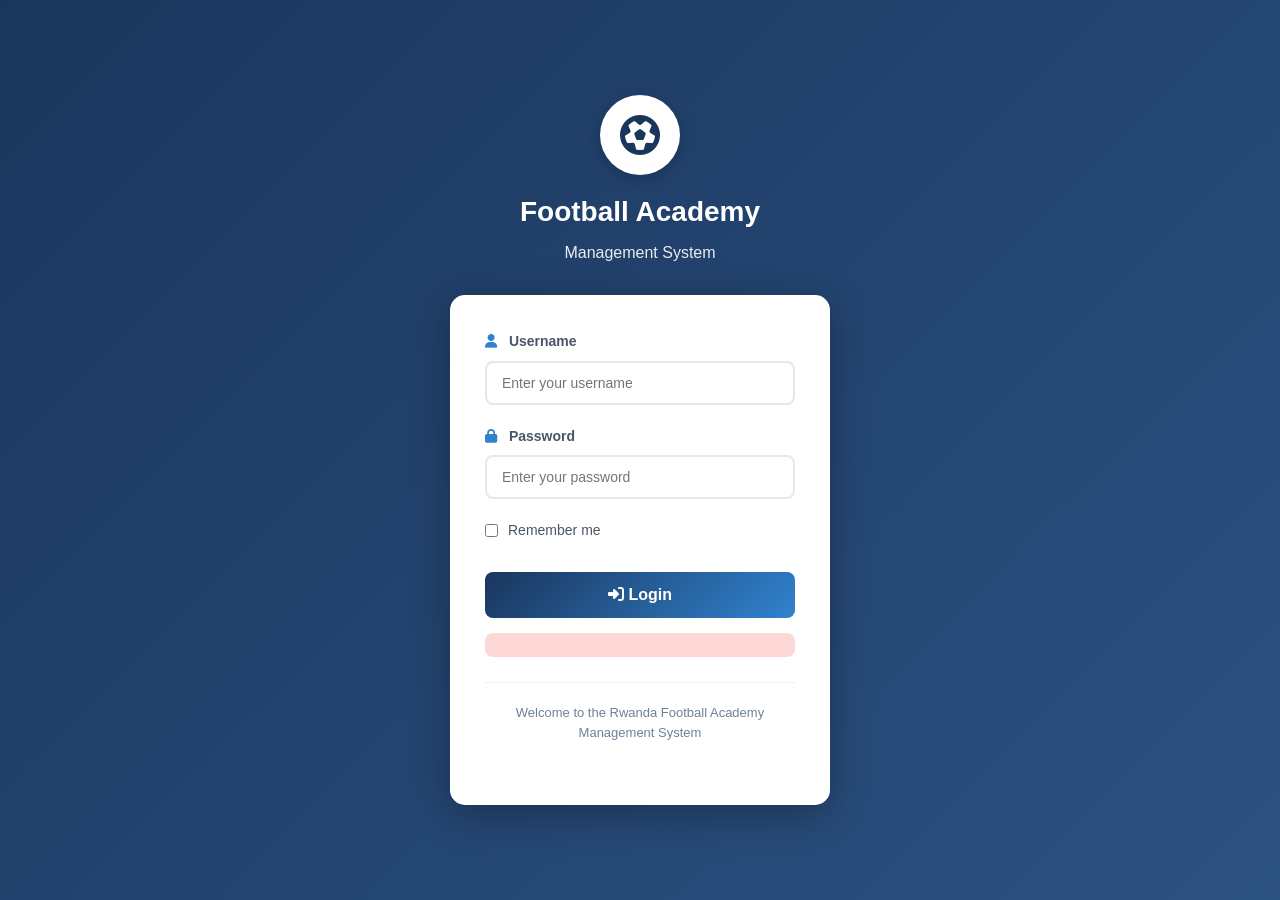
==== football_dashboard/frontend/academy.html @ dad1e46a "Initial commit: Football Dashboard project" ====
<!DOCTYPE html>
<html lang="en">
<head>
    <meta charset="UTF-8">
    <meta name="viewport" content="width=device-width, initial-scale=1.0">
    <title>Academy Dashboard - Football Academy Management</title>
    <link rel="stylesheet" href="css/style.css">
    <link rel="stylesheet" href="https://cdnjs.cloudflare.com/ajax/libs/font-awesome/6.4.0/css/all.min.css">
</head>
<body>
    <div class="dashboard-wrapper">
        <!-- Sidebar -->
        <aside class="sidebar">
            <div class="sidebar-header">
                <div class="logo">
                    <i class="fas fa-graduation-cap"></i>
                </div>
                <h2>Football Academy</h2>
            </div>
            
            <nav class="sidebar-nav">
                <ul>
                    <li class="active"><a href="academy.html"><i class="fas fa-home"></i> Dashboard</a></li>
                    <li><a href="#players"><i class="fas fa-users"></i> Players</a></li>
                    <li><a href="#matches"><i class="fas fa-futbol"></i> Matches</a></li>
                    <li><a href="#training"><i class="fas fa-dumbbell"></i> Training</a></li>
                    <li><a href="#performance"><i class="fas fa-chart-line"></i> Performance</a></li>
                </ul>
            </nav>
            
            <div class="sidebar-footer">
                <div class="user-info">
                    <div class="user-avatar">
                        <i class="fas fa-user-circle"></i>
                    </div>
                    <div class="user-details">
                        <span id="userName">Academy Admin</span>
                        <span class="badge role-academy">Academy</span>
                    </div>
                </div>
                <button class="btn-logout" onclick="logout()">
                    <i class="fas fa-sign-out-alt"></i>
                </button>
            </div>
        </aside>
        
        <!-- Main Content -->
        <main class="main-content">
            <header class="main-header">
                <button class="menu-toggle" id="menuToggle">
                    <i class="fas fa-bars"></i>
                </button>
                <h1 class="page-title">Academy Dashboard</h1>
                <div class="header-actions">
                    <div class="academy-badge">
                        <i class="fas fa-university"></i> Academy Level
                    </div>
                </div>
            </header>
            
            <div class="dashboard-content">
                <!-- Academy Stats -->
                <div class="stats-grid">
                    <div class="stat-card">
                        <div class="stat-icon">
                            <i class="fas fa-users"></i>
                        </div>
                        <div class="stat-info">
                            <h3>Total Players</h3>
                            <p class="stat-number" id="totalPlayers">0</p>
                        </div>
                    </div>
                    
                    <div class="stat-card">
                        <div class="stat-icon active">
                            <i class="fas fa-futbol"></i>
                        </div>
                        <div class="stat-info">
                            <h3>Matches Played</h3>
                            <p class="stat-number" id="matchesPlayed">0</p>
                        </div>
                    </div>
                    
                    <div class="stat-card">
                        <div class="stat-icon success">
                            <i class="fas fa-trophy"></i>
                        </div>
                        <div class="stat-info">
                            <h3>Win Rate</h3>
                            <p class="stat-number" id="winRate">0%</p>
                        </div>
                    </div>
                    
                    <div class="stat-card">
                        <div class="stat-icon warning">
                            <i class="fas fa-star"></i>
                        </div>
                        <div class="stat-info">
                            <h3>Top Scorer</h3>
                            <p class="stat-text" id="topScorer">N/A</p>
                        </div>
                    </div>
                </div>
                
                <!-- Players Section -->
                <div class="card">
                    <div class="card-header">
                        <h3><i class="fas fa-users"></i> Academy Players</h3>
                        <button class="btn btn-primary" onclick="showAddPlayerModal()">
                            <i class="fas fa-plus"></i> Add Player
                        </button>
                    </div>
                    <div class="card-body">
                        <div class="table-responsive">
                            <table class="data-table" id="playersTable">
                                <thead>
                                    <tr>
                                        <th>Reg. Number</th>
                                        <th>Name</th>
                                        <th>Position</th>
                                        <th>Jersey #</th>
                                        <th>Age</th>
                                        <th>Goals</th>
                                        <th>Actions</th>
                                    </tr>
                                </thead>
                                <tbody id="playersTableBody"></tbody>
                            </table>
                        </div>
                    </div>
                </div>
                
                <!-- Training & Match Schedule -->
                <div class="content-grid">
                    <div class="card">
                        <div class="card-header">
                            <h3><i class="fas fa-dumbbell"></i> Training Schedule</h3>
                        </div>
                        <div class="card-body">
                            <div class="training-list">
                                <div class="training-item">
                                    <div class="training-day">Monday</div>
                                    <div class="training-time">09:00 - 11:00</div>
                                    <div class="training-type">Technical</div>
                                </div>
                                <div class="training-item">
                                    <div class="training-day">Wednesday</div>
                                    <div class="training-time">09:00 - 11:00</div>
                                    <div class="training-type">Tactical</div>
                                </div>
                                <div class="training-item">
                                    <div class="training-day">Friday</div>
                                    <div class="training-time">09:00 - 11:00</div>
                                    <div class="training-type">Fitness</div>
                                </div>
                            </div>
                        </div>
                    </div>
                    
                    <div class="card">
                        <div class="card-header">
                            <h3><i class="fas fa-calendar-alt"></i> Upcoming Matches</h3>
                        </div>
                        <div class="card-body">
                            <div class="matches-list" id="upcomingMatches"></div>
                        </div>
                    </div>
                </div>
            </div>
        </main>
    </div>
    
    <!-- Player Modal -->
    <div class="modal" id="playerModal">
        <div class="modal-content">
            <div class="modal-header">
                <h3>Add New Player</h3>
                <button class="modal-close" onclick="closePlayerModal()">
                    <i class="fas fa-times"></i>
                </button>
            </div>
            <form id="playerForm" class="modal-form">
                <input type="hidden" id="playerId">
                <div class="form-row">
                    <div class="form-group">
                        <label>Full Name *</label>
                        <input type="text" id="playerName" required>
                    </div>
                    <div class="form-group">
                        <label>Date of Birth *</label>
                        <input type="date" id="playerDob" required>
                    </div>
                </div>
                <div class="form-row">
                    <div class="form-group">
                        <label>Nationality *</label>
                        <select id="playerNationality" required>
                            <option value="">Select</option>
                            <option value="Rwandan">Rwandan</option>
                            <option value="Other">Other</option>
                        </select>
                    </div>
                    <div class="form-group">
                        <label>Position *</label>
                        <select id="playerPosition" required>
                            <option value="">Select</option>
                            <option value="Goalkeeper">Goalkeeper</option>
                            <option value="Defender">Defender</option>
                            <option value="Midfielder">Midfielder</option>
                            <option value="Forward">Forward</option>
                        </select>
                    </div>
                </div>
                <div class="form-group">
                    <label>Jersey Number</label>
                    <input type="number" id="playerJersey" min="1" max="99">
                </div>
                <div class="form-actions">
                    <button type="button" class="btn btn-secondary" onclick="closePlayerModal()">Cancel</button>
                    <button type="submit" class="btn btn-primary">Save Player</button>
                </div>
            </form>
        </div>
    </div>
    
    <script src="js/main.js"></script>
    <script>
        document.addEventListener('DOMContentLoaded', () => {
            checkAuth();
            loadDashboard();
        });
    </script>
</body>
</html>
---- football_dashboard/frontend/css/style.css ----
/**
 * Football Academy Management System
 * Professional Blue & White Theme
 * 
 * Color Palette:
 * - Primary Blue: #1a365d
 * - Secondary Blue: #2c5282
 * - Accent Blue: #3182ce
 * - Light Blue: #ebf8ff
 * - White: #ffffff
 * - Light Gray: #f7fafc
 * - Dark Text: #1a202c
 * - Success: #38a169
 * - Warning: #d69e2e
 * - Danger: #e53e3e
 */

/* CSS Reset & Base */
* {
    margin: 0;
    padding: 0;
    box-sizing: border-box;
}

:root {
    --primary-blue: #1a365d;
    --secondary-blue: #2c5282;
    --accent-blue: #3182ce;
    --light-blue: #ebf8ff;
    --pale-blue: #bee3f8;
    --white: #ffffff;
    --light-gray: #f7fafc;
    --gray-100: #f7fafc;
    --gray-200: #edf2f7;
    --gray-300: #e2e8f0;
    --gray-400: #cbd5e0;
    --gray-500: #a0aec0;
    --gray-600: #718096;
    --gray-700: #4a5568;
    --dark-text: #1a202c;
    --success: #38a169;
    --success-light: #c6f6d5;
    --warning: #d69e2e;
    --warning-light: #fefcbf;
    --danger: #e53e3e;
    --danger-light: #fed7d7;
    --sidebar-width: 260px;
    --header-height: 70px;
    --transition: all 0.3s ease;
}

body {
    font-family: 'Segoe UI', Tahoma, Geneva, Verdana, sans-serif;
    font-size: 14px;
    line-height: 1.6;
    color: var(--dark-text);
    background-color: var(--light-gray);
}

/* Login Page Styles */
.login-page {
    min-height: 100vh;
    display: flex;
    align-items: center;
    justify-content: center;
    background: linear-gradient(135deg, var(--primary-blue) 0%, var(--secondary-blue) 100%);
}

.login-container {
    width: 100%;
    max-width: 420px;
    padding: 20px;
}

.login-header {
    text-align: center;
    margin-bottom: 30px;
    color: var(--white);
}

.login-header .logo {
    width: 80px;
    height: 80px;
    background: var(--white);
    border-radius: 50%;
    display: flex;
    align-items: center;
    justify-content: center;
    margin: 0 auto 15px;
    box-shadow: 0 4px 15px rgba(0, 0, 0, 0.2);
}

.login-header .logo i {
    font-size: 40px;
    color: var(--primary-blue);
}

.login-header h1 {
    font-size: 28px;
    font-weight: 700;
    margin-bottom: 5px;
}

.login-header p {
    font-size: 16px;
    opacity: 0.9;
}

.login-form-container {
    background: var(--white);
    border-radius: 15px;
    padding: 35px;
    box-shadow: 0 10px 40px rgba(0, 0, 0, 0.3);
}

.form-group {
    margin-bottom: 20px;
}

.form-group label {
    display: block;
    margin-bottom: 8px;
    font-weight: 600;
    color: var(--gray-700);
}

.form-group label i {
    margin-right: 8px;
    color: var(--accent-blue);
}

.form-group input[type="text"],
.form-group input[type="password"],
.form-group input[type="email"],
.form-group input[type="number"],
.form-group input[type="url"],
.form-group input[type="date"],
.form-group input[type="datetime-local"],
.form-group select {
    width: 100%;
    padding: 12px 15px;
    border: 2px solid var(--gray-300);
    border-radius: 8px;
    font-size: 14px;
    transition: var(--transition);
}

.form-group input:focus,
.form-group select:focus {
    outline: none;
    border-color: var(--accent-blue);
    box-shadow: 0 0 0 3px var(--pale-blue);
}

.remember-me {
    display: flex;
    align-items: center;
    gap: 10px;
}

.remember-me input {
    width: auto;
}

.remember-me label {
    margin-bottom: 0;
    font-weight: normal;
}

.btn-login {
    width: 100%;
    padding: 14px;
    background: linear-gradient(135deg, var(--primary-blue) 0%, var(--accent-blue) 100%);
    color: var(--white);
    border: none;
    border-radius: 8px;
    font-size: 16px;
    font-weight: 600;
    cursor: pointer;
    transition: var(--transition);
    margin-top: 10px;
}

.btn-login:hover {
    transform: translateY(-2px);
    box-shadow: 0 4px 15px rgba(49, 130, 206, 0.4);
}

.login-error {
    margin-top: 15px;
    padding: 12px;
    background: var(--danger-light);
    color: var(--danger);
    border-radius: 8px;
    font-size: 13px;
    text-align: center;
}

.login-footer {
    text-align: center;
    margin-top: 25px;
    padding-top: 20px;
    border-top: 1px solid var(--gray-200);
}

.login-footer p {
    color: var(--gray-600);
    font-size: 13px;
}

.system-info {
    font-weight: 600;
    color: var(--white) !important;
    margin-top: 5px;
}

/* Dashboard Layout */
.dashboard-wrapper {
    display: flex;
    min-height: 100vh;
}

/* Sidebar */
.sidebar {
    width: var(--sidebar-width);
    background: var(--primary-blue);
    color: var(--white);
    position: fixed;
    height: 100vh;
    overflow-y: auto;
    z-index: 1000;
    transition: var(--transition);
}

.sidebar-header {
    padding: 25px 20px;
    text-align: center;
    border-bottom: 1px solid rgba(255, 255, 255, 0.1);
}

.sidebar-header .logo {
    width: 60px;
    height: 60px;
    background: var(--white);
    border-radius: 50%;
    display: flex;
    align-items: center;
    justify-content: center;
    margin: 0 auto 10px;
}

.sidebar-header .logo i {
    font-size: 30px;
    color: var(--primary-blue);
}

.sidebar-header h2 {
    font-size: 18px;
    font-weight: 600;
}

.sidebar-header .subtitle {
    font-size: 12px;
    opacity: 0.8;
}

.sidebar-nav {
    padding: 20px 0;
}

.sidebar-nav ul {
    list-style: none;
}

.sidebar-nav li a {
    display: flex;
    align-items: center;
    padding: 14px 25px;
    color: rgba(255, 255, 255, 0.8);
    text-decoration: none;
    transition: var(--transition);
    border-left: 4px solid transparent;
}

.sidebar-nav li a i {
    width: 25px;
    margin-right: 12px;
    font-size: 18px;
}

.sidebar-nav li:hover a,
.sidebar-nav li.active a {
    background: rgba(255, 255, 255, 0.1);
    color: var(--white);
    border-left-color: var(--accent-blue);
}

.sidebar-footer {
    position: absolute;
    bottom: 0;
    width: 100%;
    padding: 20px;
    background: rgba(0, 0, 0, 0.2);
    display: flex;
    align-items: center;
    justify-content: space-between;
}

.user-info {
    display: flex;
    align-items: center;
    gap: 12px;
}

.user-avatar i {
    font-size: 35px;
    color: rgba(255, 255, 255, 0.8);
}

.user-details {
    display: flex;
    flex-direction: column;
}

.user-details span:first-child {
    font-weight: 600;
    font-size: 14px;
}

.btn-logout {
    background: rgba(255, 255, 255, 0.1);
    border: none;
    color: var(--white);
    width: 40px;
    height: 40px;
    border-radius: 8px;
    cursor: pointer;
    transition: var(--transition);
}

.btn-logout:hover {
    background: var(--danger);
}

/* Badge Styles */
.badge {
    display: inline-block;
    padding: 3px 10px;
    border-radius: 20px;
    font-size: 11px;
    font-weight: 600;
    text-transform: uppercase;
}

.badge.role-school { background: #805ad5; color: white; }
.badge.role-academy { background: #38a169; color: white; }
.badge.role-club { background: #3182ce; color: white; }
.badge.role-scout { background: #d69e2e; color: white; }
.badge.role-ferwafa { background: #e53e3e; color: white; }
.badge.role-admin { background: #718096; color: white; }

/* Main Content */
.main-content {
    flex: 1;
    margin-left: var(--sidebar-width);
    min-height: 100vh;
}

.main-header {
    height: var(--header-height);
    background: var(--white);
    padding: 0 30px;
    display: flex;
    align-items: center;
    justify-content: space-between;
    box-shadow: 0 2px 10px rgba(0, 0, 0, 0.05);
    position: sticky;
    top: 0;
    z-index: 100;
}

.menu-toggle {
    background: none;
    border: none;
    font-size: 24px;
    color: var(--primary-blue);
    cursor: pointer;
    display: none;
}

.page-title {
    font-size: 20px;
    font-weight: 600;
    color: var(--primary-blue);
}

.header-search {
    position: relative;
    width: 300px;
}

.header-search input {
    width: 100%;
    padding: 10px 15px 10px 40px;
    border: 2px solid var(--gray-200);
    border-radius: 8px;
    font-size: 14px;
}

.header-search i {
    position: absolute;
    left: 12px;
    top: 50%;
    transform: translateY(-50%);
    color: var(--gray-500);
}

.header-actions {
    display: flex;
    align-items: center;
    gap: 20px;
}

.notification-bell {
    position: relative;
    font-size: 20px;
    color: var(--gray-600);
    cursor: pointer;
}

.notification-bell .badge {
    position: absolute;
    top: -8px;
    right: -8px;
    background: var(--danger);
    color: white;
    font-size: 10px;
    padding: 2px 6px;
    border-radius: 10px;
}

.live-indicator {
    display: flex;
    align-items: center;
    gap: 8px;
    padding: 8px 15px;
    background: var(--success-light);
    color: var(--success);
    border-radius: 20px;
    font-weight: 600;
    font-size: 13px;
}

.pulse {
    width: 10px;
    height: 10px;
    background: var(--success);
    border-radius: 50%;
    animation: pulse 2s infinite;
}

@keyframes pulse {
    0% { transform: scale(1); opacity: 1; }
    50% { transform: scale(1.5); opacity: 0.5; }
    100% { transform: scale(1); opacity: 1; }
}

/* Dashboard Content */
.dashboard-content {
    padding: 30px;
}

/* Stats Grid */
.stats-grid {
    display: grid;
    grid-template-columns: repeat(auto-fit, minmax(240px, 1fr));
    gap: 20px;
    margin-bottom: 30px;
}

.stat-card {
    background: var(--white);
    border-radius: 12px;
    padding: 25px;
    display: flex;
    align-items: center;
    gap: 20px;
    box-shadow: 0 2px 10px rgba(0, 0, 0, 0.05);
    transition: var(--transition);
}

.stat-card:hover {
    transform: translateY(-3px);
    box-shadow: 0 5px 20px rgba(0, 0, 0, 0.1);
}

.stat-icon {
    width: 60px;
    height: 60px;
    background: var(--light-blue);
    border-radius: 12px;
    display: flex;
    align-items: center;
    justify-content: center;
}

.stat-icon i {
    font-size: 28px;
    color: var(--accent-blue);
}

.stat-icon.active { background: var(--success-light); }
.stat-icon.active i { color: var(--success); }
.stat-icon.success { background: var(--success-light); }
.stat-icon.success i { color: var(--success); }
.stat-icon.warning { background: var(--warning-light); }
.stat-icon.warning i { color: var(--warning); }

.stat-info h3 {
    font-size: 14px;
    color: var(--gray-600);
    margin-bottom: 5px;
}

.stat-number {
    font-size: 32px;
    font-weight: 700;
    color: var(--primary-blue);
}

.stat-text {
    font-size: 18px;
    font-weight: 600;
    color: var(--dark-text);
}

.stat-sub {
    font-size: 13px;
    color: var(--gray-500);
}

/* Card Styles */
.card {
    background: var(--white);
    border-radius: 12px;
    box-shadow: 0 2px 10px rgba(0, 0, 0, 0.05);
    margin-bottom: 30px;
}

.card.full-width {
    grid-column: 1 / -1;
}

.card-header {
    padding: 20px 25px;
    border-bottom: 1px solid var(--gray-200);
    display: flex;
    align-items: center;
    justify-content: space-between;
}

.card-header h3 {
    font-size: 18px;
    font-weight: 600;
    color: var(--primary-blue);
    display: flex;
    align-items: center;
    gap: 10px;
}

.card-header h3 i {
    color: var(--accent-blue);
}

.view-all {
    color: var(--accent-blue);
    text-decoration: none;
    font-weight: 600;
    font-size: 14px;
}

.card-body {
    padding: 25px;
}

.card-actions {
    display: flex;
    gap: 10px;
}

/* Content Grid */
.content-grid {
    display: grid;
    grid-template-columns: repeat(auto-fit, minmax(400px, 1fr));
    gap: 20px;
    margin-bottom: 30px;
}

/* Matches List */
.matches-list {
    display: flex;
    flex-direction: column;
    gap: 15px;
}

.match-item {
    display: flex;
    align-items: center;
    padding: 15px;
    background: var(--gray-100);
    border-radius: 10px;
    transition: var(--transition);
}

.match-item:hover {
    background: var(--light-blue);
}

.match-teams {
    flex: 1;
    display: flex;
    align-items: center;
    justify-content: space-between;
}

.match-team {
    display: flex;
    align-items: center;
    gap: 10px;
}

.team-logo {
    width: 35px;
    height: 35px;
    background: var(--white);
    border-radius: 50%;
    display: flex;
    align-items: center;
    justify-content: center;
}

.team-logo i {
    color: var(--accent-blue);
}

.team-name {
    font-weight: 600;
    font-size: 14px;
}

.match-score {
    font-size: 20px;
    font-weight: 700;
    color: var(--primary-blue);
    padding: 0 15px;
}

.match-info {
    text-align: right;
    font-size: 12px;
    color: var(--gray-600);
}

.match-date {
    font-weight: 600;
}

.match-venue {
    opacity: 0.8;
}

/* Table Styles */
.table-responsive {
    overflow-x: auto;
}

.data-table {
    width: 100%;
    border-collapse: collapse;
}

.data-table th,
.data-table td {
    padding: 15px;
    text-align: left;
    border-bottom: 1px solid var(--gray-200);
}

.data-table th {
    background: var(--gray-100);
    font-weight: 600;
    color: var(--gray-700);
    font-size: 13px;
    text-transform: uppercase;
}

.data-table tbody tr {
    transition: var(--transition);
}

.data-table tbody tr:hover {
    background: var(--light-blue);
}

.data-table td {
    font-size: 14px;
}

/* Buttons */
.btn {
    padding: 10px 20px;
    border: none;
    border-radius: 8px;
    font-size: 14px;
    font-weight: 600;
    cursor: pointer;
    transition: var(--transition);
    display: inline-flex;
    align-items: center;
    gap: 8px;
}

.btn-primary {
    background: var(--accent-blue);
    color: var(--white);
}

.btn-primary:hover {
    background: var(--secondary-blue);
}

.btn-secondary {
    background: var(--gray-200);
    color: var(--gray-700);
}

.btn-secondary:hover {
    background: var(--gray-300);
}

.btn-danger {
    background: var(--danger);
    color: var(--white);
}

.btn-danger:hover {
    background: #c53030;
}

.btn-sm {
    padding: 6px 12px;
    font-size: 12px;
}

/* Modal Styles */
.modal {
    display: none;
    position: fixed;
    top: 0;
    left: 0;
    width: 100%;
    height: 100%;
    background: rgba(0, 0, 0, 0.5);
    z-index: 2000;
    align-items: center;
    justify-content: center;
}

.modal.active {
    display: flex;
}

.modal-content {
    background: var(--white);
    border-radius: 15px;
    width: 100%;
    max-width: 550px;
    max-height: 90vh;
    overflow-y: auto;
    animation: modalSlide 0.3s ease;
}

@keyframes modalSlide {
    from { transform: translateY(-50px); opacity: 0; }
    to { transform: translateY(0); opacity: 1; }
}

.modal-header {
    padding: 20px 25px;
    border-bottom: 1px solid var(--gray-200);
    display: flex;
    align-items: center;
    justify-content: space-between;
}

.modal-header h3 {
    font-size: 18px;
    color: var(--primary-blue);
}

.modal-close {
    background: none;
    border: none;
    font-size: 24px;
    color: var(--gray-500);
    cursor: pointer;
}

.modal-close:hover {
    color: var(--danger);
}

.modal-form {
    padding: 25px;
}

.form-row {
    display: grid;
    grid-template-columns: 1fr 1fr;
    gap: 20px;
    margin-bottom: 20px;
}

.form-actions {
    display: flex;
    justify-content: flex-end;
    gap: 15px;
    padding-top: 20px;
    border-top: 1px solid var(--gray-200);
    margin-top: 20px;
}

/* Training List */
.training-list {
    display: flex;
    flex-direction: column;
    gap: 15px;
}

.training-item {
    display: flex;
    align-items: center;
    padding: 15px;
    background: var(--gray-100);
    border-radius: 10px;
}

.training-day {
    font-weight: 600;
    color: var(--primary-blue);
    width: 100px;
}

.training-time {
    flex: 1;
    color: var(--gray-700);
}

.training-type {
    padding: 5px 12px;
    background: var(--accent-blue);
    color: var(--white);
    border-radius: 20px;
    font-size: 12px;
    font-weight: 600;
}

/* ML Upload Section */
.ml-upload-section {
    text-align: center;
    padding: 30px;
}

.upload-area {
    border: 3px dashed var(--gray-300);
    border-radius: 15px;
    padding: 40px;
    transition: var(--transition);
    cursor: pointer;
}

.upload-area:hover {
    border-color: var(--accent-blue);
    background: var(--light-blue);
}

.upload-area i {
    font-size: 50px;
    color: var(--accent-blue);
    margin-bottom: 15px;
}

.upload-area p {
    color: var(--gray-600);
    margin-bottom: 10px;
}

.upload-area span {
    display: block;
    color: var(--gray-500);
    margin-bottom: 15px;
}

.ml-status {
    margin-top: 20px;
    padding: 15px;
    background: var(--gray-100);
    border-radius: 10px;
}

.ml-status p {
    color: var(--gray-600);
    font-size: 13px;
}

.ml-note {
    font-size: 12px !important;
    color: var(--gray-500) !important;
    margin-top: 8px !important;
}

/* Lineup Section */
.lineup-grid {
    display: grid;
    grid-template-columns: 1fr 1fr;
    gap: 30px;
}

.lineup-section h4 {
    color: var(--primary-blue);
    margin-bottom: 15px;
    padding-bottom: 10px;
    border-bottom: 2px solid var(--accent-blue);
}

.lineup-players {
    display: flex;
    flex-direction: column;
    gap: 10px;
}

.lineup-player {
    display: flex;
    align-items: center;
    padding: 12px;
    background: var(--gray-100);
    border-radius: 8px;
}

.lineup-player.bench {
    opacity: 0.7;
}

.lineup-player .jersey {
    width: 30px;
    height: 30px;
    background: var(--accent-blue);
    color: var(--white);
    border-radius: 50%;
    display: flex;
    align-items: center;
    justify-content: center;
    font-weight: 600;
    font-size: 12px;
    margin-right: 12px;
}

.lineup-player .name {
    flex: 1;
    font-weight: 600;
}

.lineup-player .position {
    font-size: 12px;
    color: var(--gray-600);
}

/* Top Performers */
.top-performers {
    display: flex;
    flex-direction: column;
    gap: 15px;
}

.performer-item {
    display: flex;
    align-items: center;
    padding: 15px;
    background: var(--gray-100);
    border-radius: 10px;
}

.performer-rank {
    width: 35px;
    height: 35px;
    background: var(--accent-blue);
    color: var(--white);
    border-radius: 50%;
    display: flex;
    align-items: center;
    justify-content: center;
    font-weight: 700;
    margin-right: 15px;
}

.performer-item:nth-child(1) .performer-rank { background: #d69e2e; }
.performer-item:nth-child(2) .performer-rank { background: #a0aec0; }
.performer-item:nth-child(3) .performer-rank { background: #c05621; }

.performer-info {
    flex: 1;
}

.performer-name {
    font-weight: 600;
    font-size: 15px;
}

.performer-details {
    font-size: 12px;
    color: var(--gray-600);
}

.performer-stat {
    font-size: 20px;
    font-weight: 700;
    color: var(--success);
}

/* Entity List */
.entity-list {
    display: flex;
    flex-direction: column;
    gap: 12px;
}

.entity-item {
    display: flex;
    align-items: center;
    padding: 15px;
    background: var(--gray-100);
    border-radius: 10px;
    justify-content: space-between;
}

.entity-info h4 {
    font-size: 15px;
    color: var(--dark-text);
    margin-bottom: 3px;
}

.entity-info p {
    font-size: 13px;
    color: var(--gray-600);
}

.entity-count {
    font-size: 24px;
    font-weight: 700;
    color: var(--accent-blue);
}

/* Search Filters */
.search-filters {
    display: flex;
    gap: 15px;
    margin-bottom: 20px;
    flex-wrap: wrap;
}

.filter-group {
    flex: 1;
    min-width: 150px;
}

.filter-group label {
    display: block;
    font-size: 13px;
    font-weight: 600;
    color: var(--gray-600);
    margin-bottom: 5px;
}

.filter-group select {
    width: 100%;
    padding: 10px;
    border: 2px solid var(--gray-200);
    border-radius: 8px;
    font-size: 14px;
}

/* Settings */
.settings-grid {
    display: grid;
    grid-template-columns: repeat(auto-fit, minmax(200px, 1fr));
    gap: 20px;
}

.setting-item {
    display: flex;
    flex-direction: column;
    gap: 10px;
}

.setting-item label {
    font-weight: 600;
    color: var(--gray-700);
}

.setting-item select {
    padding: 10px;
    border: 2px solid var(--gray-200);
    border-radius: 8px;
}

/* Role Badges in Header */
.school-badge,
.academy-badge,
.club-badge,
.scout-badge,
.ferwafa-badge,
.admin-badge {
    display: flex;
    align-items: center;
    gap: 8px;
    padding: 8px 15px;
    border-radius: 20px;
    font-weight: 600;
    font-size: 13px;
}

.school-badge { background: #805ad5; color: white; }
.academy-badge { background: #38a169; color: white; }
.club-badge { background: #3182ce; color: white; }
.scout-badge { background: #d69e2e; color: white; }
.ferwafa-badge { background: #e53e3e; color: white; }
.admin-badge { background: #718096; color: white; }

/* Responsive Styles */
@media (max-width: 1200px) {
    .content-grid {
        grid-template-columns: 1fr;
    }
    
    .lineup-grid {
        grid-template-columns: 1fr;
    }
}

@media (max-width: 992px) {
    .sidebar {
        transform: translateX(-100%);
    }
    
    .sidebar.active {
        transform: translateX(0);
    }
    
    .main-content {
        margin-left: 0;
    }
    
    .menu-toggle {
        display: block;
    }
}

@media (max-width: 768px) {
    .stats-grid {
        grid-template-columns: repeat(2, 1fr);
    }
    
    .form-row {
        grid-template-columns: 1fr;
    }
    
    .header-search {
        display: none;
    }
    
    .search-filters {
        flex-direction: column;
    }
    
    .settings-grid {
        grid-template-columns: 1fr;
    }
}

@media (max-width: 576px) {
    .stats-grid {
        grid-template-columns: 1fr;
    }
    
    .dashboard-content {
        padding: 15px;
    }
    
    .card-header {
        flex-direction: column;
        gap: 15px;
        align-items: flex-start;
    }
    
    .match-teams {
        flex-direction: column;
        gap: 10px;
    }
    
    .match-info {
        text-align: center;
    }
}

/* Hide role-specific elements */
.role-only {
    display: block;
}

/* Loading Spinner */
.loading {
    display: flex;
    align-items: center;
    justify-content: center;
    padding: 40px;
}

.spinner {
    width: 40px;
    height: 40px;
    border: 4px solid var(--gray-200);
    border-top-color: var(--accent-blue);
    border-radius: 50%;
    animation: spin 1s linear infinite;
}

@keyframes spin {
    to { transform: rotate(360deg); }
}

/* Empty State */
.empty-state {
    text-align: center;
    padding: 40px;
    color: var(--gray-500);
}

.empty-state i {
    font-size: 50px;
    margin-bottom: 15px;
    opacity: 0.5;
}

/* Toast Notifications */
.toast {
    position: fixed;
    bottom: 20px;
    right: 20px;
    padding: 15px 25px;
    background: var(--primary-blue);
    color: var(--white);
    border-radius: 10px;
    box-shadow: 0 5px 20px rgba(0, 0, 0, 0.2);
    z-index: 3000;
    animation: slideIn 0.3s ease;
}

.toast.success { background: var(--success); }
.toast.error { background: var(--danger); }
.toast.warning { background: var(--warning); }

@keyframes slideIn {
    from { transform: translateX(100%); opacity: 0; }
    to { transform: translateX(0); opacity: 1; }
}

/* Table Actions */
.table-actions {
    display: flex;
    gap: 8px;
}

.table-actions button {
    padding: 6px 10px;
    font-size: 12px;
}

/* Player Photo in Table */
.player-photo {
    width: 40px;
    height: 40px;
    border-radius: 50%;
    object-fit: cover;
    border: 2px solid var(--accent-blue);
}

.player-photo-placeholder {
    width: 40px;
    height: 40px;
    border-radius: 50%;
    background: var(--light-blue);
    display: flex;
    align-items: center;
    justify-content: center;
    color: var(--accent-blue);
}
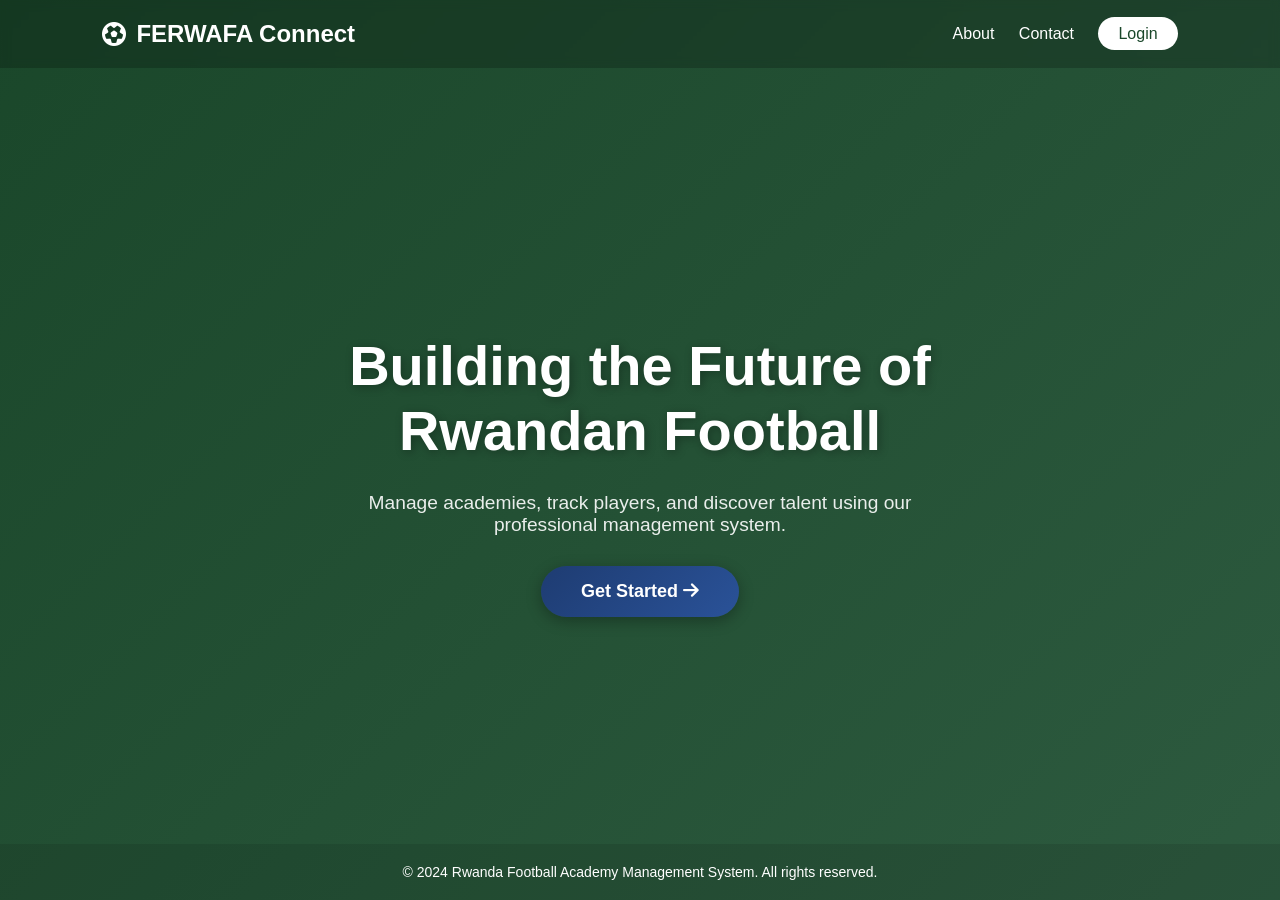
==== commit 7a1ecdd6: "Initial commit: Rwanda Football Dashboard with AI Statistics and Dashboard Integrations" ====
--- a/football_dashboard/frontend/academy.html
+++ b/football_dashboard/frontend/academy.html
@@ -4,7 +4,7 @@
     <meta charset="UTF-8">
     <meta name="viewport" content="width=device-width, initial-scale=1.0">
     <title>Academy Dashboard - Football Academy Management</title>
-    <link rel="stylesheet" href="css/style.css">
+    <link rel="stylesheet" href="css/style.css?v=1.1">
     <link rel="stylesheet" href="https://cdnjs.cloudflare.com/ajax/libs/font-awesome/6.4.0/css/all.min.css">
 </head>
 <body>
@@ -20,11 +20,12 @@
             
             <nav class="sidebar-nav">
                 <ul>
-                    <li class="active"><a href="academy.html"><i class="fas fa-home"></i> Dashboard</a></li>
-                    <li><a href="#players"><i class="fas fa-users"></i> Players</a></li>
-                    <li><a href="#matches"><i class="fas fa-futbol"></i> Matches</a></li>
-                    <li><a href="#training"><i class="fas fa-dumbbell"></i> Training</a></li>
-                    <li><a href="#performance"><i class="fas fa-chart-line"></i> Performance</a></li>
+                    <li class="active"><a href="#" onclick="showSection('dashboard')"><i class="fas fa-home"></i> Dashboard</a></li>
+                    <li><a href="#" onclick="showSection('players')"><i class="fas fa-users"></i> Players</a></li>
+                    <li><a href="#" onclick="showSection('matches')"><i class="fas fa-futbol"></i> Matches</a></li>
+                    <li><a href="#" onclick="showSection('live-streaming')"><i class="fas fa-video"></i> Live Streaming</a></li>
+                    <li><a href="#" onclick="showSection('statistics')"><i class="fas fa-chart-line"></i> Statistics</a></li>
+                    <li><a href="#" onclick="showSection('ml-training')"><i class="fas fa-brain"></i> AI Analysis</a></li>
                 </ul>
             </nav>
             
@@ -52,6 +53,7 @@
                 </button>
                 <h1 class="page-title">Academy Dashboard</h1>
                 <div class="header-actions">
+                    <span class="badge" style="background: var(--primary); color: #000; font-weight: 700;">V1.1 STABLE</span>
                     <div class="academy-badge">
                         <i class="fas fa-university"></i> Academy Level
                     </div>
@@ -59,176 +61,684 @@
             </header>
             
             <div class="dashboard-content">
-                <!-- Academy Stats -->
-                <div class="stats-grid">
-                    <div class="stat-card">
-                        <div class="stat-icon">
-                            <i class="fas fa-users"></i>
-                        </div>
-                        <div class="stat-info">
-                            <h3>Total Players</h3>
-                            <p class="stat-number" id="totalPlayers">0</p>
-                        </div>
-                    </div>
-                    
-                    <div class="stat-card">
-                        <div class="stat-icon active">
-                            <i class="fas fa-futbol"></i>
-                        </div>
-                        <div class="stat-info">
-                            <h3>Matches Played</h3>
-                            <p class="stat-number" id="matchesPlayed">0</p>
-                        </div>
-                    </div>
-                    
-                    <div class="stat-card">
-                        <div class="stat-icon success">
-                            <i class="fas fa-trophy"></i>
-                        </div>
-                        <div class="stat-info">
-                            <h3>Win Rate</h3>
-                            <p class="stat-number" id="winRate">0%</p>
-                        </div>
-                    </div>
-                    
-                    <div class="stat-card">
-                        <div class="stat-icon warning">
-                            <i class="fas fa-star"></i>
-                        </div>
-                        <div class="stat-info">
-                            <h3>Top Scorer</h3>
-                            <p class="stat-text" id="topScorer">N/A</p>
-                        </div>
-                    </div>
-                </div>
-                
+                <!-- Dashboard Overview Section -->
+                <section id="dashboard" class="section active">
+                    <!-- Academy Stats -->
+                    <div class="stats-grid">
+                        <div class="stat-card">
+                            <div class="stat-icon">
+                                <i class="fas fa-users"></i>
+                            </div>
+                            <div class="stat-info">
+                                <h3>Total Players</h3>
+                                <p class="stat-number" id="totalPlayers">0</p>
+                            </div>
+                        </div>
+                        
+                        <div class="stat-card">
+                            <div class="stat-icon active">
+                                <i class="fas fa-futbol"></i>
+                            </div>
+                            <div class="stat-info">
+                                <h3>Matches Played</h3>
+                                <p class="stat-number" id="matchesPlayed">0</p>
+                            </div>
+                        </div>
+                        
+                        <div class="stat-card">
+                            <div class="stat-icon success">
+                                <i class="fas fa-trophy"></i>
+                            </div>
+                            <div class="stat-info">
+                                <h3>Win Rate</h3>
+                                <p class="stat-number" id="winRate">0%</p>
+                            </div>
+                        </div>
+                        
+                        <div class="stat-card">
+                            <div class="stat-icon warning">
+                                <i class="fas fa-star"></i>
+                            </div>
+                            <div class="stat-info">
+                                <h3>Top Scorer</h3>
+                                <p class="stat-text" id="topScorer">N/A</p>
+                            </div>
+                        </div>
+                    </div>
+
+                    <!-- Players Grid Overview -->
+                    <div class="card mb-4">
+                        <div class="card-header">
+                            <h3><i class="fas fa-users"></i> Recent Players</h3>
+                            <button class="btn btn-primary btn-sm" onclick="showSection('players')">View All</button>
+                        </div>
+                        <div class="card-body">
+                            <div class="table-responsive">
+                                <table class="data-table">
+                                    <thead>
+                                        <tr>
+                                            <th>Name</th>
+                                            <th>Position</th>
+                                            <th>Jersey #</th>
+                                            <th>Age</th>
+                                        </tr>
+                                    </thead>
+                                    <tbody id="recentPlayersBody"></tbody>
+                                </table>
+                            </div>
+                        </div>
+                    </div>
+                </section>
+
                 <!-- Players Section -->
-                <div class="card">
-                    <div class="card-header">
-                        <h3><i class="fas fa-users"></i> Academy Players</h3>
-                        <button class="btn btn-primary" onclick="showAddPlayerModal()">
-                            <i class="fas fa-plus"></i> Add Player
-                        </button>
-                    </div>
-                    <div class="card-body">
-                        <div class="table-responsive">
-                            <table class="data-table" id="playersTable">
-                                <thead>
-                                    <tr>
-                                        <th>Reg. Number</th>
-                                        <th>Name</th>
-                                        <th>Position</th>
-                                        <th>Jersey #</th>
-                                        <th>Age</th>
-                                        <th>Goals</th>
-                                        <th>Actions</th>
-                                    </tr>
-                                </thead>
-                                <tbody id="playersTableBody"></tbody>
-                            </table>
-                        </div>
-                    </div>
-                </div>
-                
-                <!-- Training & Match Schedule -->
-                <div class="content-grid">
+                <section id="players" class="section">
                     <div class="card">
                         <div class="card-header">
-                            <h3><i class="fas fa-dumbbell"></i> Training Schedule</h3>
+                            <h3><i class="fas fa-users"></i> Academy Players</h3>
+                            <button class="btn btn-primary" onclick="showAddPlayerModal()">
+                                <i class="fas fa-plus"></i> Add Player
+                            </button>
                         </div>
                         <div class="card-body">
-                            <div class="training-list">
-                                <div class="training-item">
-                                    <div class="training-day">Monday</div>
-                                    <div class="training-time">09:00 - 11:00</div>
-                                    <div class="training-type">Technical</div>
-                                </div>
-                                <div class="training-item">
-                                    <div class="training-day">Wednesday</div>
-                                    <div class="training-time">09:00 - 11:00</div>
-                                    <div class="training-type">Tactical</div>
-                                </div>
-                                <div class="training-item">
-                                    <div class="training-day">Friday</div>
-                                    <div class="training-time">09:00 - 11:00</div>
-                                    <div class="training-type">Fitness</div>
-                                </div>
-                            </div>
-                        </div>
-                    </div>
-                    
+                            <div class="table-responsive">
+                                <table class="data-table" id="playersTable">
+                                    <thead>
+                                        <tr>
+                                            <th>Reg. Number</th>
+                                            <th>Name</th>
+                                            <th>Position</th>
+                                            <th>Jersey #</th>
+                                            <th>Age</th>
+                                            <th>Goals</th>
+                                            <th>Actions</th>
+                                        </tr>
+                                    </thead>
+                                    <tbody id="playersTableBody"></tbody>
+                                </table>
+                            </div>
+                        </div>
+                    </div>
+                </section>
+                
+                <!-- Matches Section -->
+                <section id="matches" class="section">
                     <div class="card">
                         <div class="card-header">
-                            <h3><i class="fas fa-calendar-alt"></i> Upcoming Matches</h3>
+                            <h3><i class="fas fa-futbol"></i> Academy Matches</h3>
+                            <button class="btn btn-primary" onclick="showAddMatchModal()">
+                                <i class="fas fa-plus"></i> Add Match
+                            </button>
                         </div>
                         <div class="card-body">
-                            <div class="matches-list" id="upcomingMatches"></div>
-                        </div>
-                    </div>
-                </div>
+                            <div class="table-responsive">
+                                <table class="data-table" id="matchesTable">
+                                    <thead>
+                                        <tr>
+                                            <th>Date</th>
+                                            <th>Opponent</th>
+                                            <th>Venue</th>
+                                            <th>Score</th>
+                                            <th>Result</th>
+                                            <th>Actions</th>
+                                        </tr>
+                                    </thead>
+                                    <tbody id="matchesTableBody"></tbody>
+                                </table>
+                            </div>
+                        </div>
+                    </div>
+                </section>
+
+                <!-- Live Analytics & Ingest Hub (The Heart of the System) -->
+                <section id="live-streaming" class="section">
+                    <div class="card">
+                        <div class="card-header">
+                            <h3><i class="fas fa-satellite-dish"></i> Live Analytics & Ingest Hub</h3>
+                            <div class="header-actions">
+                                <button class="btn btn-success btn-sm" onclick="openAnalyticsModal()">
+                                    <i class="fas fa-plus"></i> Start New Analytics Session
+                                </button>
+                            </div>
+                        </div>
+                        <div class="card-body">
+                            <div class="ingest-overview mb-4" style="display: grid; grid-template-columns: 1fr 1fr 1fr; gap: 24px;">
+                                <div class="ingest-card hardware-card" onclick="openAnalyticsModal('hardware')">
+                                    <div class="ingest-icon"><i class="fas fa-camera-retro"></i></div>
+                                    <div class="ingest-info">
+                                        <h4>Professional Hardware Ingest</h4>
+                                        <p>Connect Blackmagic cameras or OBS via RTMP for crystal-clear analysis.</p>
+                                    </div>
+                                </div>
+                                <div class="ingest-card external-card" onclick="openAnalyticsModal('external')">
+                                    <div class="ingest-icon"><i class="fas fa-link"></i></div>
+                                    <div class="ingest-info">
+                                        <h4>External Source (YouTube/TV)</h4>
+                                        <p>"Catch" live matches from YouTube, TV streams, or public video links.</p>
+                                    </div>
+                                </div>
+                                <div class="ingest-card camera-card" onclick="openAnalyticsModal('camera')">
+                                    <div class="ingest-icon"><i class="fas fa-mobile-alt"></i></div>
+                                    <div class="ingest-info">
+                                        <h4>Device Camera</h4>
+                                        <p>Use your phone or laptop camera to stream live video directly to the server.</p>
+                                    </div>
+                                </div>
+                            </div>
+
+                            <div id="activeSessions" class="active-sessions">
+                                <h4 class="mb-3"><i class="fas fa-broadcast-tower"></i> Active Analytics Sessions</h4>
+                                <div id="sessionsList" class="empty-state">
+                                    <i class="fas fa-video-slash fa-3x mb-3" style="opacity: 0.3;"></i>
+                                    <p>No active analytics sessions. Connect your camera or link to begin.</p>
+                                </div>
+                            </div>
+                        </div>
+                    </div>
+                </section>
+
+                <!-- Statistics & Analytics Tool -->
+                <section id="statistics" class="section">
+                    <div class="card mb-4">
+                        <div class="card-header d-flex justify-content-between align-items-center">
+                            <h3><i class="fas fa-chart-line"></i> AI Match Statistics Tool</h3>
+                            <div class="header-actions">
+                                <button class="btn btn-warning btn-sm" onclick="runAITest()" style="margin-right: 10px;">
+                                    <i class="fas fa-flask"></i> Test AI Stats
+                                </button>
+                                <select id="matchAnalyticsSelector" class="form-control form-control-sm" style="min-width: 250px;" onchange="loadMatchAnalytics(this.value)">
+                                    <option value="">Select a Match to Analyze...</option>
+                                    <!-- Populated via JS -->
+                                </select>
+                            </div>
+                        </div>
+                    </div>
+
+                    <div id="analyticsDashboard" style="display: none;">
+                        <!-- Team Performance Overview -->
+                        <div class="row mb-4">
+                            <div class="col-md-12">
+                                <div class="card bg-dark-soft border-left-primary">
+                                    <div class="card-body py-4">
+                                        <h4 class="mb-4 text-primary"><i class="fas fa-users"></i> Team Performance Overview</h4>
+                                        <div class="row text-center">
+                                            <div class="col-md-3 border-right">
+                                                <div class="h2 mb-1" id="toolTeamQuality">0%</div>
+                                                <div class="text-muted small uppercase">Team Intensity Grade</div>
+                                            </div>
+                                            <div class="col-md-2 border-right">
+                                                <div class="h3 mb-1" id="toolTeamDistance">0 km</div>
+                                                <div class="text-muted small uppercase">Total Distance</div>
+                                            </div>
+                                            <div class="col-md-2 border-right">
+                                                <div class="h3 mb-1" id="toolTeamAvgSpeed">0 km/h</div>
+                                                <div class="text-muted small uppercase">Avg Speed</div>
+                                            </div>
+                                            <div class="col-md-2 border-right">
+                                                <div class="h3 mb-1" id="toolTeamTopSpeed">0 km/h</div>
+                                                <div class="text-muted small uppercase">Top Speed</div>
+                                            </div>
+                                            <div class="col-md-3">
+                                                <div class="h3 mb-1" id="toolTeamSprints">0</div>
+                                                <div class="text-muted small uppercase">High-Intensity Sprints</div>
+                                            </div>
+                                        </div>
+                                    </div>
+                                </div>
+                            </div>
+                        </div>
+
+                        <!-- Individual Player Breakdown -->
+                        <div class="card">
+                            <div class="card-header">
+                                <h3><i class="fas fa-walking"></i> Individual Player Performance</h3>
+                            </div>
+                            <div class="card-body">
+                                <div class="table-responsive">
+                                    <table class="table table-dark table-hover">
+                                        <thead>
+                                            <tr>
+                                                <th>Player</th>
+                                                <th>Position</th>
+                                                <th>Distance (km)</th>
+                                                <th>Top Speed (km/h)</th>
+                                                <th>Sprints</th>
+                                                <th>AI Performance Score</th>
+                                            </tr>
+                                        </thead>
+                                        <tbody id="toolPlayerStatsBody">
+                                            <!-- Populated via JS -->
+                                        </tbody>
+                                    </table>
+                                </div>
+                            </div>
+                        </div>
+                    </div>
+
+                    <div id="analyticsEmptyState" class="empty-state py-5">
+                        <i class="fas fa-chart-pie fa-4x mb-4" style="opacity: 0.2;"></i>
+                        <h3>Ready for Analysis</h3>
+                        <p>Select a completed match from the dropdown above to view AI-generated statistics and performance metrics.</p>
+                    </div>
+                </section>
+
+                <!-- ML Training Section -->
+                <section id="ml-training" class="section">
+                    <div class="card mb-4">
+                        <div class="card-header">
+                            <h3><i class="fas fa-info-circle"></i> AI Talent Detection - How It Works</h3>
+                        </div>
+                        <div class="card-body">
+                            <div class="ml-instructions" style="display: grid; grid-template-columns: repeat(auto-fit, minmax(200px, 1fr)); gap: 24px;">
+                                <div class="instruction-step">
+                                    <div class="step-num">1</div>
+                                    <h4>Supply Match Video</h4>
+                                    <p>Provide a public link or use the RTMP ingest to send a match video or live stream to the AI server.</p>
+                                </div>
+                                <div class="instruction-step">
+                                    <div class="step-num">2</div>
+                                    <h4>Select Analytic Model</h4>
+                                    <p>Choose between Player Performance tracking, Tactical Heatmaps, or Ball Possession analysis.</p>
+                                </div>
+                                <div class="instruction-step">
+                                    <div class="step-num">3</div>
+                                    <h4>Automated Processing</h4>
+                                    <p>Our AI processes the footage frame-by-frame, extracting player coordinates and movement patterns.</p>
+                                </div>
+                                <div class="instruction-step">
+                                    <div class="step-num">4</div>
+                                    <h4>Generate Statistics</h4>
+                                    <p>The processed data is automatically synced to your dashboard and individual player profiles.</p>
+                                </div>
+                            </div>
+                        </div>
+                    </div>
+
+                    <div class="card">
+                        <div class="card-header">
+                            <h3><i class="fas fa-microchip"></i> Active Tracking Pipeline</h3>
+                            <button class="btn btn-primary btn-sm" onclick="openMLModal()">
+                                <i class="fas fa-plus"></i> New Training Job
+                            </button>
+                        </div>
+                        <div class="card-body">
+                            <div id="trainingJobs" class="ml-jobs-list">
+                                <div class="empty-state">
+                                    <i class="fas fa-brain fa-3x" style="margin-bottom: 20px; opacity: 0.5;"></i>
+                                    <p>No active analytics jobs. Start your first analysis to see results.</p>
+                                </div>
+                            </div>
+                        </div>
+                    </div>
+                </section>
             </div>
         </main>
     </div>
     
-    <!-- Player Modal -->
-    <div class="modal" id="playerModal">
-        <div class="modal-content">
+    <!-- ========== PLAYER MODAL (Full Details) ========== -->
+    <div class="modal-overlay" id="playerModal">
+        <div class="modal">
             <div class="modal-header">
-                <h3>Add New Player</h3>
-                <button class="modal-close" onclick="closePlayerModal()">
-                    <i class="fas fa-times"></i>
-                </button>
-            </div>
-            <form id="playerForm" class="modal-form">
-                <input type="hidden" id="playerId">
+                <h3 id="playerModalTitle">Register New Player</h3>
+                <button class="modal-close" onclick="closePlayerModal()"><i class="fas fa-times"></i></button>
+            </div>
+            <div class="modal-body">
+                <form id="playerForm">
+                    <input type="hidden" id="playerId">
+                    <div class="form-row">
+                        <div class="form-group">
+                            <label><i class="fas fa-user"></i> Full Name *</label>
+                            <input type="text" id="playerName" placeholder="Jean Baptiste" required>
+                        </div>
+                        <div class="form-group">
+                            <label><i class="fas fa-calendar-alt"></i> Date of Birth *</label>
+                            <input type="date" id="playerDob" required>
+                        </div>
+                    </div>
+                    <div class="form-row">
+                        <div class="form-group">
+                            <label><i class="fas fa-flag"></i> Nationality *</label>
+                            <select id="playerNationality" required>
+                                <option value="">Select</option>
+                                <option value="Rwandan" selected>Rwandan</option>
+                                <option value="Kenyan">Kenyan</option>
+                                <option value="Ugandan">Ugandan</option>
+                                <option value="Tanzanian">Tanzanian</option>
+                                <option value="Burundian">Burundian</option>
+                                <option value="Congolese">Congolese</option>
+                                <option value="Other">Other</option>
+                            </select>
+                        </div>
+                        <div class="form-group">
+                            <label><i class="fas fa-running"></i> Position *</label>
+                            <select id="playerPosition" required>
+                                <option value="">Select Position</option>
+                                <option value="Goalkeeper">Goalkeeper</option>
+                                <option value="Defender">Defender</option>
+                                <option value="Midfielder">Midfielder</option>
+                                <option value="Forward">Forward</option>
+                            </select>
+                        </div>
+                    </div>
+                    <div class="form-row">
+                        <div class="form-group">
+                            <label><i class="fas fa-tshirt"></i> Jersey Number</label>
+                            <input type="number" id="playerJersey" placeholder="10" min="1" max="99">
+                        </div>
+                        <div class="form-group">
+                            <label><i class="fas fa-ruler-vertical"></i> Height (cm)</label>
+                            <input type="text" id="playerHeight" placeholder="175">
+                        </div>
+                    </div>
+                    <div class="form-row">
+                        <div class="form-group">
+                            <label><i class="fas fa-weight"></i> Weight (kg)</label>
+                            <input type="text" id="playerWeight" placeholder="70">
+                        </div>
+                        <div class="form-group">
+                            <label><i class="fas fa-camera"></i> Player Photo</label>
+                            <input type="file" id="playerPhotoFile" accept="image/*" class="file-input">
+                            <input type="hidden" id="playerPhoto">
+                            <small>Upload professional headshot.</small>
+                        </div>
+                    </div>
+                    <div class="form-row">
+                        <div class="form-group">
+                            <label><i class="fas fa-map-marker-alt"></i> District</label>
+                            <input type="text" id="playerDistrict" placeholder="District">
+                        </div>
+                        <div class="form-group">
+                            <label>Sector</label>
+                            <input type="text" id="playerSector" placeholder="Sector">
+                        </div>
+                    </div>
+                    <div class="form-row">
+                        <div class="form-group">
+                            <label>Cell</label>
+                            <input type="text" id="playerCell" placeholder="Cell">
+                        </div>
+                        <div class="form-group">
+                            <label>Village</label>
+                            <input type="text" id="playerVillage" placeholder="Village">
+                        </div>
+                    </div>
+                    <div class="form-actions">
+                        <button type="button" class="btn btn-secondary" onclick="closePlayerModal()">Cancel</button>
+                        <button type="submit" class="btn btn-primary"><i class="fas fa-save"></i> Save Player</button>
+                    </div>
+                </form>
+            </div>
+        </div>
+    </div>
+    
+    <!-- Match Modal -->
+    <div class="modal-overlay" id="matchModal">
+        <div class="modal">
+            <div class="modal-header">
+                <h3 id="matchModalTitle">Add New Match</h3>
+                <button class="modal-close" onclick="closeMatchModal()"><i class="fas fa-times"></i></button>
+            </div>
+            <form id="matchForm">
+                <input type="hidden" id="matchId">
+                <div class="form-group">
+                    <label>Match Date *</label>
+                    <input type="datetime-local" id="matchDate" required>
+                </div>
+                <div class="form-group">
+                    <label>Opponent Team *</label>
+                    <select id="matchOpponentId" required onfocus="populateMatchDropdowns()">
+                        <option value="">Select Opponent...</option>
+                    </select>
+                </div>
+                <div class="form-group">
+                    <label>Venue *</label>
+                    <select id="venueId" required onfocus="populateMatchDropdowns()">
+                        <option value="">Select Venue...</option>
+                    </select>
+                </div>
                 <div class="form-row">
                     <div class="form-group">
-                        <label>Full Name *</label>
-                        <input type="text" id="playerName" required>
+                        <label>Home Score</label>
+                        <input type="number" id="homeScore" min="0" placeholder="0">
                     </div>
                     <div class="form-group">
-                        <label>Date of Birth *</label>
-                        <input type="date" id="playerDob" required>
-                    </div>
-                </div>
-                <div class="form-row">
-                    <div class="form-group">
-                        <label>Nationality *</label>
-                        <select id="playerNationality" required>
-                            <option value="">Select</option>
-                            <option value="Rwandan">Rwandan</option>
-                            <option value="Other">Other</option>
-                        </select>
-                    </div>
-                    <div class="form-group">
-                        <label>Position *</label>
-                        <select id="playerPosition" required>
-                            <option value="">Select</option>
-                            <option value="Goalkeeper">Goalkeeper</option>
-                            <option value="Defender">Defender</option>
-                            <option value="Midfielder">Midfielder</option>
-                            <option value="Forward">Forward</option>
-                        </select>
+                        <label>Away Score</label>
+                        <input type="number" id="awayScore" min="0" placeholder="0">
                     </div>
                 </div>
                 <div class="form-group">
-                    <label>Jersey Number</label>
-                    <input type="number" id="playerJersey" min="1" max="99">
+                    <label>Result</label>
+                    <select id="matchResult">
+                        <option value="">Select Result</option>
+                        <option value="win">Win</option>
+                        <option value="loss">Loss</option>
+                        <option value="draw">Draw</option>
+                        <option value="pending">Pending</option>
+                    </select>
                 </div>
                 <div class="form-actions">
-                    <button type="button" class="btn btn-secondary" onclick="closePlayerModal()">Cancel</button>
-                    <button type="submit" class="btn btn-primary">Save Player</button>
+                    <button type="button" class="btn btn-secondary" onclick="closeMatchModal()">Cancel</button>
+                    <button type="submit" class="btn btn-primary">Add Match</button>
                 </div>
             </form>
         </div>
     </div>
     
-    <script src="js/main.js"></script>
-    <script>
-        document.addEventListener('DOMContentLoaded', () => {
-            checkAuth();
-            loadDashboard();
-        });
-    </script>
+    <!-- Unified Analytics Modal (The Heart Modal) -->
+    <div class="modal-overlay" id="analyticsModal">
+        <div class="modal modal-lg">
+            <div class="modal-header">
+                <h3><i class="fas fa-satellite-dish"></i> Start New Analytics Session</h3>
+                <button class="modal-close" onclick="closeAnalyticsModal()">
+                    <i class="fas fa-times"></i>
+                </button>
+            </div>
+            <div class="modal-body">
+                <div class="card-tabs mb-4">
+                    <button class="tab-btn active" onclick="switchAnalyticsMode('hardware')">
+                        <i class="fas fa-camera"></i> Hardware (Blackmagic/RTMP)
+                    </button>
+                    <button class="tab-btn" onclick="switchAnalyticsMode('external')">
+                        <i class="fas fa-link"></i> External Link (YouTube/TV)
+                    </button>
+                    <button class="tab-btn" onclick="switchAnalyticsMode('camera')">
+                        <i class="fas fa-mobile-alt"></i> Device Camera
+                    </button>
+                </div>
+
+                <form id="analyticsForm" onsubmit="submitAnalyticsSession(event)" novalidate>
+                    <input type="hidden" id="analyticsSourceType" value="hardware">
+                    
+                    <div id="hardwareTab" class="analytics-tab active">
+                        <div class="alert alert-info py-2 mb-3" style="font-size: 13px;">
+                            Connect your Blackmagic camera or OBS using these credentials. The server will catch the signal and start processing.
+                        </div>
+                        <div class="form-group mb-3">
+                            <label>Session Name</label>
+                            <input type="text" id="hardwareSessionName" placeholder="Rwanda vs Kenya - Quality Analysis">
+                        </div>
+                        <div id="generatedCredentials" style="display:none;">
+                            <div class="form-group mb-2">
+                                <label style="font-size: 11px; opacity:0.8;">RTMP Ingest URL</label>
+                                <div class="input-group">
+                                    <input type="text" id="generatedIngestUrl" readonly class="form-control-sm" style="background: rgba(0,0,0,0.5); border: 1px solid var(--border); color: #fff; padding: 8px 12px; flex:1;">
+                                    <button type="button" class="btn btn-sm btn-secondary" onclick="copyToClipboard(document.getElementById('generatedIngestUrl').value)">Copy</button>
+                                </div>
+                            </div>
+                        </div>
+                    </div>
+
+                    <div id="externalTab" class="analytics-tab" style="display:none;">
+                        <div class="alert alert-warning py-2 mb-3" style="font-size: 13px;">
+                            Enter the link to a live YouTube match or TV stream. Our AI server will "catch" this video source for analysis.
+                        </div>
+                        <div class="form-group mb-3">
+                            <label>Source URL (YouTube/MP4/HLS)</label>
+                            <input type="text" id="externalSourceUrl" placeholder="https://youtube.com/live/xxxx or http://tv-stream/xxx">
+                        </div>
+                        <div class="form-group mb-3">
+                            <label>Session Name</label>
+                            <input type="text" id="externalSessionName" placeholder="YouTube Stream Analysis">
+                        </div>
+                    </div>
+
+                    <div id="cameraTab" class="analytics-tab" style="display:none;">
+                        <div class="alert alert-info py-2 mb-3" style="font-size: 13px;">
+                            Use your device camera (phone or laptop) to stream live video directly to the AI server for analysis.
+                        </div>
+                        <div class="form-group mb-3">
+                            <label>Session Name</label>
+                            <input type="text" id="cameraSessionName" placeholder="Device Camera Stream">
+                        </div>
+                        <div class="form-group mb-3">
+                            <label>Camera Source</label>
+                            <div style="display: grid; grid-template-columns: 1fr 1fr; gap: 12px;">
+                                <button type="button" class="btn btn-secondary" onclick="startDeviceCamera('user')">
+                                    <i class="fas fa-camera"></i> Front Camera
+                                </button>
+                                <button type="button" class="btn btn-secondary" onclick="startDeviceCamera('environment')">
+                                    <i class="fas fa-camera"></i> Rear Camera
+                                </button>
+                            </div>
+                        </div>
+                        <div id="cameraPreviewContainer" style="display:none; margin-top: 16px;">
+                            <label style="margin-bottom: 8px; display: block;">Camera Preview</label>
+                            <video id="cameraPreview" autoplay playsinline muted style="width: 100%; max-height: 300px; background: #000; border-radius: 8px;"></video>
+                            <div style="display: flex; gap: 12px; margin-top: 12px;">
+                                <button type="button" class="btn btn-success" onclick="startCameraStream()">
+                                    <i class="fas fa-broadcast-tower"></i> Start Streaming
+                                </button>
+                                <button type="button" class="btn btn-danger" onclick="stopDeviceCamera()">
+                                    <i class="fas fa-stop"></i> Stop Camera
+                                </button>
+                            </div>
+                        </div>
+                        <div id="cameraStreamStatus" style="display:none; margin-top: 12px; padding: 12px; border-radius: 8px; background: rgba(0,240,255,0.1); border: 1px solid rgba(0,240,255,0.3);">
+                            <span id="cameraStreamStatusText"><i class="fas fa-circle" style="color: #00f0ff;"></i> Streaming to server...</span>
+                        </div>
+                    </div>
+
+                    <div class="form-group mb-4">
+                        <label>Target AI Model</label>
+                        <select id="analyticsAIModel">
+                            <option value="Performance Analysis">Player Performance Model (High Detail)</option>
+                            <option value="Tactical Tracker">Tactical Positioning & Heatmaps</option>
+                            <option value="Ball Mastery">Possession & Transition Analytics</option>
+                        </select>
+                    </div>
+
+                    <div class="form-actions">
+                        <button type="button" class="btn btn-secondary" onclick="closeAnalyticsModal()">Cancel</button>
+                        <button type="submit" class="btn btn-success">Initialize Session</button>
+                    </div>
+                </form>
+            </div>
+        </div>
+    </div>
+
+    <!-- Match Modal -->
+    <div class="modal-overlay" id="matchModal">
+        <div class="modal">
+            <div class="modal-header">
+                <h3 id="matchModalTitle">Add New Match</h3>
+                <button class="modal-close" onclick="closeMatchModal()">
+                    <i class="fas fa-times"></i>
+                </button>
+            </div>
+            <div class="modal-body">
+                <form id="matchForm" onsubmit="saveMatch(event)">
+                    <input type="hidden" id="matchId">
+                    <div class="form-row">
+                        <div class="form-group">
+                            <label>Match Date *</label>
+                            <input type="datetime-local" id="matchDate" required>
+                        </div>
+                        <div class="form-group">
+                            <label>Venue *</label>
+                            <select id="venueId" required onfocus="populateMatchDropdowns()">
+                                <option value="">Select Venue...</option>
+                            </select>
+                        </div>
+                    </div>
+                    <div class="form-row">
+                        <div class="form-group">
+                            <label>Opponent Team *</label>
+                            <select id="matchOpponentId" required onfocus="populateMatchDropdowns()">
+                                <option value="">Select Opponent...</option>
+                            </select>
+                        </div>
+                        <div class="form-group">
+                            <label>Status *</label>
+                            <select id="matchStatus" required>
+                                <option value="scheduled">Scheduled</option>
+                                <option value="in_progress">In Progress</option>
+                                <option value="completed">Completed</option>
+                                <option value="cancelled">Cancelled</option>
+                            </select>
+                        </div>
+                    </div>
+                    <div class="form-row">
+                        <div class="form-group">
+                            <label>Home Score</label>
+                            <input type="number" id="homeScore" min="0" placeholder="0">
+                        </div>
+                        <div class="form-group">
+                            <label>Away Score</label>
+                            <input type="number" id="awayScore" min="0" placeholder="0">
+                        </div>
+                    </div>
+                    <div class="form-actions">
+                        <button type="button" class="btn btn-secondary" onclick="closeMatchModal()">Cancel</button>
+                        <button type="submit" class="btn btn-primary"><i class="fas fa-save"></i> Save Match</button>
+                    </div>
+                </form>
+            </div>
+        </div>
+    </div>
+
+    <!-- ML Training Modal -->
+    <div class="modal-overlay" id="mlModal">
+        <div class="modal">
+            <div class="modal-header">
+                <h3>New AI Analytics Job</h3>
+                <button class="modal-close" onclick="closeMLModal()">
+                    <i class="fas fa-times"></i>
+                </button>
+            </div>
+            <div class="modal-body">
+                <form id="mlForm" onsubmit="submitMLJob(event)">
+                    <div class="form-group">
+                        <label><i class="fas fa-video"></i> Match Video Source</label>
+                        <select id="mlVideoSourceType" onchange="toggleMLSourceInput()" required>
+                            <option value="link">Public Video Link (YouTube/MP4)</option>
+                            <option value="stream">Live Stream URL (RTMP)</option>
+                            <option value="upload">Upload Video File</option>
+                        </select>
+                    </div>
+                    <div id="mlSourceContainer" class="form-group">
+                        <label>Source URL</label>
+                        <input type="text" id="mlVideoSource" placeholder="https://..." required>
+                    </div>
+                    <div class="form-group">
+                        <label><i class="fas fa-project-diagram"></i> Analysis Type</label>
+                        <select id="mlType" required>
+                            <option value="Performance Analysis">Player Performance Analysis</option>
+                            <option value="Tactical Tracking">Tactical Layout & Tracking</option>
+                            <option value="Heatmap Generation">Match Heatmap Generation</option>
+                        </select>
+                    </div>
+                    <div class="alert alert-info" style="font-size: 13px; margin: 15px 0;">
+                        <i class="fas fa-info-circle"></i> Analyzing a 90-minute match takes approximately 15-20 minutes of processing time.
+                    </div>
+                    <div class="form-actions">
+                        <button type="button" class="btn btn-secondary" onclick="closeMLModal()">Cancel</button>
+                        <button type="submit" class="btn btn-primary">Start Analysis Job</button>
+                    </div>
+                </form>
+            </div>
+        </div>
+    </div>
+
+    <script src="js/main.js?v=1.1"></script>
+    
 </body>
 </html>
--- a/football_dashboard/frontend/css/style.css
+++ b/football_dashboard/frontend/css/style.css
@@ -1,132 +1,243 @@
+@import url('https://fonts.googleapis.com/css2?family=Outfit:wght@400;500;600;700;800&family=Inter:wght@400;500;600&display=swap');
+
 /**
  * Football Academy Management System
- * Professional Blue & White Theme
- * 
- * Color Palette:
- * - Primary Blue: #1a365d
- * - Secondary Blue: #2c5282
- * - Accent Blue: #3182ce
- * - Light Blue: #ebf8ff
- * - White: #ffffff
- * - Light Gray: #f7fafc
- * - Dark Text: #1a202c
- * - Success: #38a169
- * - Warning: #d69e2e
- * - Danger: #e53e3e
+ * Premium Sports Dark/Glass Theme
  */
 
-/* CSS Reset & Base */
+:root {
+    /* Premium Sports Dark Palette (Strict 3-Color Mode) */
+    
+    /* 1. Deep Obsidian */
+    --bg-main: #0B0F19; 
+    --bg-card: rgba(18, 26, 43, 0.65); /* Glassy Card */
+    --bg-sidebar: rgba(11, 16, 26, 0.95);
+    
+    /* 2. Neon Cyan */
+    --primary: #00F0FF; 
+    --primary-dim: rgba(0, 240, 255, 0.15);
+    --primary-glow: 0 0 20px rgba(0, 240, 255, 0.3);
+    
+    /* Status mapped strictly to Cyan */
+    --secondary: var(--primary); 
+    --secondary-dim: var(--primary-dim);
+    --secondary-glow: var(--primary-glow);
+    
+    /* 3. Crisp White */
+    --accent: #FFFFFF;
+    --accent-light: rgba(255, 255, 255, 0.05);
+    --accent-dark: rgba(255, 255, 255, 0.1);
+    
+    /* Text Colors (White Opacities) */
+    --text-primary: #FFFFFF;
+    --text-secondary: rgba(255, 255, 255, 0.7);
+    --text-muted: rgba(255, 255, 255, 0.5);
+    
+    /* Structural (White Lines) */
+    --border: rgba(255, 255, 255, 0.08);
+    --border-light: rgba(255, 255, 255, 0.15);
+    
+    /* Status Colors Formatted to 3-Color Strict */
+    --success: var(--primary); /* Cyan */
+    --warning: var(--accent); /* White */
+    --danger: var(--bg-card); /* Obsidian Blend */
+    
+    /* Layout Variables */
+    --sidebar-width: 280px;
+    --header-height: 72px;
+    --transition: all 0.3s cubic-bezier(0.4, 0, 0.2, 1);
+    
+    /* Border Radii */
+    --radius-sm: 8px;
+    --radius-md: 14px;
+    --radius-lg: 20px;
+    --radius-xl: 30px;
+    
+    /* Shadows */
+    --shadow-glass: 0 8px 32px 0 rgba(0, 0, 0, 0.3);
+    --shadow-sm: 0 4px 12px rgba(0, 0, 0, 0.2);
+    --shadow-md: 0 8px 24px rgba(0, 0, 0, 0.25);
+    --shadow-lg: 0 16px 48px rgba(0, 0, 0, 0.3);
+}
+
+/* Player Photo Styles */
+.player-photo-cell {
+    display: flex;
+    align-items: center;
+    gap: 12px;
+}
+
+.table-player-img {
+    width: 35px;
+    height: 35px;
+    border-radius: 50%;
+    object-fit: cover;
+    border: 2px solid var(--primary);
+    background: rgba(255, 255, 255, 0.1);
+}
+
+.file-input {
+    width: 100%;
+    padding: 8px;
+    border: 1px dashed var(--border-light);
+    border-radius: var(--radius-sm);
+    cursor: pointer;
+    color: var(--text-secondary);
+}
+
+.file-input:hover {
+    border-color: var(--primary);
+    background: rgba(255, 255, 255, 0.05);
+}
+
+/* Animations */
+@keyframes fadeSlideUp {
+    from { opacity: 0; transform: translateY(20px); }
+    to { opacity: 1; transform: translateY(0); }
+}
+
+@keyframes pulseGlow {
+    0% { box-shadow: 0 0 0 0 rgba(0, 240, 255, 0.4); }
+    70% { box-shadow: 0 0 0 10px rgba(0, 240, 255, 0); }
+    100% { box-shadow: 0 0 0 0 rgba(0, 240, 255, 0); }
+}
+
+@keyframes spin {
+    100% { transform: rotate(360deg); }
+}
+
 * {
     margin: 0;
     padding: 0;
     box-sizing: border-box;
 }
 
-:root {
-    --primary-blue: #1a365d;
-    --secondary-blue: #2c5282;
-    --accent-blue: #3182ce;
-    --light-blue: #ebf8ff;
-    --pale-blue: #bee3f8;
-    --white: #ffffff;
-    --light-gray: #f7fafc;
-    --gray-100: #f7fafc;
-    --gray-200: #edf2f7;
-    --gray-300: #e2e8f0;
-    --gray-400: #cbd5e0;
-    --gray-500: #a0aec0;
-    --gray-600: #718096;
-    --gray-700: #4a5568;
-    --dark-text: #1a202c;
-    --success: #38a169;
-    --success-light: #c6f6d5;
-    --warning: #d69e2e;
-    --warning-light: #fefcbf;
-    --danger: #e53e3e;
-    --danger-light: #fed7d7;
-    --sidebar-width: 260px;
-    --header-height: 70px;
-    --transition: all 0.3s ease;
-}
-
 body {
-    font-family: 'Segoe UI', Tahoma, Geneva, Verdana, sans-serif;
+    font-family: 'Inter', sans-serif;
     font-size: 14px;
     line-height: 1.6;
-    color: var(--dark-text);
-    background-color: var(--light-gray);
-}
-
-/* Login Page Styles */
+    color: var(--text-primary);
+    background-color: var(--bg-main);
+    background-image: 
+        radial-gradient(circle at 10% 20%, rgba(0, 240, 255, 0.05) 0%, transparent 40%),
+        radial-gradient(circle at 90% 80%, rgba(0, 255, 135, 0.05) 0%, transparent 40%);
+    background-attachment: fixed;
+}
+
+/* Typography Overrides for Impact */
+h1, h2, h3, h4, h5, h6, 
+.value, .stat-content .value, .page-title, .logo h2 {
+    font-family: 'Outfit', sans-serif;
+    letter-spacing: -0.5px;
+    font-weight: 600;
+}
+
+/* Base Form Reset */
+input, select, textarea, button {
+    font-family: 'Inter', sans-serif;
+}
+
+/* ==========================================
+   LOGIN PAGE
+   ========================================== */
 .login-page {
     min-height: 100vh;
     display: flex;
     align-items: center;
     justify-content: center;
-    background: linear-gradient(135deg, var(--primary-blue) 0%, var(--secondary-blue) 100%);
-}
-
-.login-container {
+    position: relative;
+    overflow: hidden;
+}
+
+.login-page::before {
+    content: '';
+    position: absolute;
+    width: 600px;
+    height: 600px;
+    background: radial-gradient(circle, rgba(0, 240, 255, 0.15) 0%, transparent 70%);
+    top: -200px;
+    left: -200px;
+    border-radius: 50%;
+}
+
+.login-page::after {
+    content: '';
+    position: absolute;
+    width: 600px;
+    height: 600px;
+    background: radial-gradient(circle, rgba(0, 255, 135, 0.1) 0%, transparent 70%);
+    bottom: -200px;
+    right: -200px;
+    border-radius: 50%;
+}
+
+.login-form-container {
+    background: var(--bg-card);
+    backdrop-filter: blur(20px);
+    -webkit-backdrop-filter: blur(20px);
+    border: 1px solid var(--border);
+    border-radius: var(--radius-xl);
+    padding: 48px;
+    box-shadow: var(--shadow-lg), 0 0 40px rgba(0,0,0,0.5);
     width: 100%;
-    max-width: 420px;
-    padding: 20px;
+    max-width: 440px;
+    z-index: 10;
+    animation: fadeSlideUp 0.8s cubic-bezier(0.16, 1, 0.3, 1);
 }
 
 .login-header {
     text-align: center;
-    margin-bottom: 30px;
-    color: var(--white);
+    margin-bottom: 32px;
 }
 
 .login-header .logo {
     width: 80px;
     height: 80px;
-    background: var(--white);
-    border-radius: 50%;
+    background: linear-gradient(135deg, var(--bg-main), rgba(18, 26, 43, 0.8));
+    border: 1px solid var(--border-light);
+    border-radius: 24px;
     display: flex;
     align-items: center;
     justify-content: center;
-    margin: 0 auto 15px;
-    box-shadow: 0 4px 15px rgba(0, 0, 0, 0.2);
+    margin: 0 auto 24px;
+    box-shadow: 0 8px 32px rgba(0, 240, 255, 0.15);
 }
 
 .login-header .logo i {
-    font-size: 40px;
-    color: var(--primary-blue);
+    font-size: 36px;
+    color: var(--primary);
+    filter: drop-shadow(0 0 10px rgba(0, 240, 255, 0.5));
 }
 
 .login-header h1 {
-    font-size: 28px;
+    font-size: 32px;
     font-weight: 700;
-    margin-bottom: 5px;
+    color: var(--accent);
+    margin-bottom: 8px;
 }
 
 .login-header p {
-    font-size: 16px;
-    opacity: 0.9;
-}
-
-.login-form-container {
-    background: var(--white);
-    border-radius: 15px;
-    padding: 35px;
-    box-shadow: 0 10px 40px rgba(0, 0, 0, 0.3);
+    color: var(--text-secondary);
+    font-size: 15px;
 }
 
 .form-group {
-    margin-bottom: 20px;
+    margin-bottom: 24px;
 }
 
 .form-group label {
     display: block;
-    margin-bottom: 8px;
-    font-weight: 600;
-    color: var(--gray-700);
+    margin-bottom: 10px;
+    font-weight: 500;
+    color: var(--text-secondary);
+    font-size: 13px;
+    text-transform: uppercase;
+    letter-spacing: 0.5px;
 }
 
 .form-group label i {
     margin-right: 8px;
-    color: var(--accent-blue);
+    color: var(--primary);
 }
 
 .form-group input[type="text"],
@@ -138,83 +249,72 @@
 .form-group input[type="datetime-local"],
 .form-group select {
     width: 100%;
-    padding: 12px 15px;
-    border: 2px solid var(--gray-300);
-    border-radius: 8px;
-    font-size: 14px;
+    padding: 14px 18px;
+    background: rgba(0, 0, 0, 0.3);
+    border: 1px solid var(--border);
+    border-radius: var(--radius-md);
+    font-size: 15px;
+    color: var(--text-primary);
     transition: var(--transition);
 }
 
 .form-group input:focus,
 .form-group select:focus {
     outline: none;
-    border-color: var(--accent-blue);
-    box-shadow: 0 0 0 3px var(--pale-blue);
-}
-
-.remember-me {
-    display: flex;
-    align-items: center;
-    gap: 10px;
-}
-
-.remember-me input {
-    width: auto;
-}
-
-.remember-me label {
-    margin-bottom: 0;
-    font-weight: normal;
+    border-color: var(--primary);
+    background: rgba(0, 0, 0, 0.5);
+    box-shadow: 0 0 0 4px var(--primary-dim);
+}
+
+.form-group select {
+    appearance: none;
+    background-image: url("data:image/svg+xml,%3Csvg xmlns='http://www.w3.org/2000/svg' width='16' height='16' viewBox='0 0 24 24' fill='none' stroke='%2394a3b8' stroke-width='2' stroke-linecap='round' stroke-linejoin='round'%3E%3Cpolyline points='6 9 12 15 18 9'%3E%3C/polyline%3E%3C/svg%3E");
+    background-repeat: no-repeat;
+    background-position: right 14px center;
+}
+
+.form-group select option {
+    background-color: var(--bg-main);
+    color: var(--text-primary);
 }
 
 .btn-login {
     width: 100%;
     padding: 14px;
-    background: linear-gradient(135deg, var(--primary-blue) 0%, var(--accent-blue) 100%);
-    color: var(--white);
+    background: linear-gradient(135deg, var(--primary) 0%, #00B4D8 100%);
+    color: #000;
     border: none;
-    border-radius: 8px;
+    border-radius: var(--radius-md);
     font-size: 16px;
-    font-weight: 600;
+    font-weight: 700;
+    font-family: 'Outfit', sans-serif;
     cursor: pointer;
     transition: var(--transition);
-    margin-top: 10px;
+    margin-top: 12px;
+    text-transform: uppercase;
+    letter-spacing: 1px;
+    box-shadow: var(--primary-glow);
 }
 
 .btn-login:hover {
     transform: translateY(-2px);
-    box-shadow: 0 4px 15px rgba(49, 130, 206, 0.4);
+    box-shadow: 0 0 30px rgba(0, 240, 255, 0.5);
 }
 
 .login-error {
-    margin-top: 15px;
-    padding: 12px;
-    background: var(--danger-light);
+    margin-top: 20px;
+    padding: 14px;
+    background: rgba(255, 0, 85, 0.1);
     color: var(--danger);
-    border-radius: 8px;
-    font-size: 13px;
+    border-radius: var(--radius-md);
+    font-size: 14px;
     text-align: center;
-}
-
-.login-footer {
-    text-align: center;
-    margin-top: 25px;
-    padding-top: 20px;
-    border-top: 1px solid var(--gray-200);
-}
-
-.login-footer p {
-    color: var(--gray-600);
-    font-size: 13px;
-}
-
-.system-info {
-    font-weight: 600;
-    color: var(--white) !important;
-    margin-top: 5px;
-}
-
-/* Dashboard Layout */
+    border: 1px solid rgba(255, 0, 85, 0.2);
+}
+
+/* ==========================================
+   DASHBOARD LAYOUT
+   ========================================== */
 .dashboard-wrapper {
     display: flex;
     min-height: 100vh;
@@ -223,98 +323,114 @@
 /* Sidebar */
 .sidebar {
     width: var(--sidebar-width);
-    background: var(--primary-blue);
-    color: var(--white);
+    background: var(--bg-sidebar);
+    backdrop-filter: blur(20px);
+    -webkit-backdrop-filter: blur(20px);
     position: fixed;
+    top: 0;
+    left: 0;
     height: 100vh;
     overflow-y: auto;
     z-index: 1000;
-    transition: var(--transition);
-}
-
-.sidebar-header {
-    padding: 25px 20px;
-    text-align: center;
-    border-bottom: 1px solid rgba(255, 255, 255, 0.1);
-}
-
-.sidebar-header .logo {
-    width: 60px;
-    height: 60px;
-    background: var(--white);
+    border-right: 1px solid var(--border);
+    transition: var(--transition);
+    display: flex;
+    flex-direction: column;
+}
+
+.sidebar .logo {
+    padding: 24px;
+    display: flex;
+    align-items: center;
+    gap: 12px;
+    border-bottom: 1px solid var(--border);
+}
+
+.sidebar .logo i {
+    font-size: 28px;
+    color: var(--primary);
+    filter: drop-shadow(0 0 8px rgba(0, 240, 255, 0.4));
+}
+
+.sidebar .logo h2 {
+    color: var(--accent);
+    font-size: 20px;
+    font-weight: 700;
+    letter-spacing: -0.5px;
+}
+
+.sidebar nav {
+    padding: 24px 16px;
+    flex: 1;
+}
+
+.sidebar nav a {
+    display: flex;
+    align-items: center;
+    padding: 14px 20px;
+    color: var(--text-secondary);
+    text-decoration: none;
+    transition: var(--transition);
+    border-radius: var(--radius-md);
+    font-size: 15px;
+    font-weight: 500;
+    margin-bottom: 8px;
+    position: relative;
+    overflow: hidden;
+}
+
+.sidebar nav a i {
+    width: 24px;
+    margin-right: 14px;
+    font-size: 18px;
+    transition: var(--transition);
+}
+
+.sidebar nav a:hover {
+    color: var(--text-primary);
+    background: var(--accent-light);
+}
+
+.sidebar nav a.active {
+    background: var(--primary-dim);
+    color: var(--primary);
+    box-shadow: inset 3px 0 0 var(--primary);
+}
+
+.sidebar nav a.active i {
+    color: var(--primary);
+    filter: drop-shadow(0 0 8px rgba(0, 240, 255, 0.5));
+}
+
+.sidebar-footer {
+    padding: 24px;
+    border-top: 1px solid var(--border);
+    display: flex;
+    align-items: center;
+    justify-content: space-between;
+    background: rgba(0,0,0,0.2);
+}
+
+.user-info {
+    display: flex;
+    align-items: center;
+    gap: 14px;
+}
+
+.user-avatar {
+    width: 40px;
+    height: 40px;
     border-radius: 50%;
+    background: linear-gradient(135deg, var(--bg-card), var(--border-light));
     display: flex;
     align-items: center;
     justify-content: center;
-    margin: 0 auto 10px;
-}
-
-.sidebar-header .logo i {
-    font-size: 30px;
-    color: var(--primary-blue);
-}
-
-.sidebar-header h2 {
-    font-size: 18px;
-    font-weight: 600;
-}
-
-.sidebar-header .subtitle {
-    font-size: 12px;
-    opacity: 0.8;
-}
-
-.sidebar-nav {
-    padding: 20px 0;
-}
-
-.sidebar-nav ul {
-    list-style: none;
-}
-
-.sidebar-nav li a {
-    display: flex;
-    align-items: center;
-    padding: 14px 25px;
-    color: rgba(255, 255, 255, 0.8);
-    text-decoration: none;
-    transition: var(--transition);
-    border-left: 4px solid transparent;
-}
-
-.sidebar-nav li a i {
-    width: 25px;
-    margin-right: 12px;
-    font-size: 18px;
-}
-
-.sidebar-nav li:hover a,
-.sidebar-nav li.active a {
-    background: rgba(255, 255, 255, 0.1);
-    color: var(--white);
-    border-left-color: var(--accent-blue);
-}
-
-.sidebar-footer {
-    position: absolute;
-    bottom: 0;
-    width: 100%;
-    padding: 20px;
-    background: rgba(0, 0, 0, 0.2);
-    display: flex;
-    align-items: center;
-    justify-content: space-between;
-}
-
-.user-info {
-    display: flex;
-    align-items: center;
-    gap: 12px;
+    border: 1px solid var(--border);
 }
 
 .user-avatar i {
-    font-size: 35px;
-    color: rgba(255, 255, 255, 0.8);
+    font-size: 20px;
+    color: var(--primary);
 }
 
 .user-details {
@@ -325,982 +441,834 @@
 .user-details span:first-child {
     font-weight: 600;
     font-size: 14px;
+    color: var(--text-primary);
+}
+
+.user-details span:last-child {
+    font-size: 12px;
+    color: var(--text-muted);
 }
 
 .btn-logout {
-    background: rgba(255, 255, 255, 0.1);
-    border: none;
-    color: var(--white);
+    background: rgba(255, 0, 85, 0.1);
+    border: 1px solid rgba(255, 0, 85, 0.2);
+    color: var(--danger);
     width: 40px;
     height: 40px;
-    border-radius: 8px;
+    border-radius: var(--radius-md);
     cursor: pointer;
     transition: var(--transition);
+    display: flex;
+    align-items: center;
+    justify-content: center;
 }
 
 .btn-logout:hover {
     background: var(--danger);
-}
-
-/* Badge Styles */
-.badge {
-    display: inline-block;
-    padding: 3px 10px;
-    border-radius: 20px;
-    font-size: 11px;
-    font-weight: 600;
-    text-transform: uppercase;
-}
-
-.badge.role-school { background: #805ad5; color: white; }
-.badge.role-academy { background: #38a169; color: white; }
-.badge.role-club { background: #3182ce; color: white; }
-.badge.role-scout { background: #d69e2e; color: white; }
-.badge.role-ferwafa { background: #e53e3e; color: white; }
-.badge.role-admin { background: #718096; color: white; }
+    color: #fff;
+    box-shadow: 0 0 15px rgba(255, 0, 85, 0.4);
+}
 
 /* Main Content */
 .main-content {
     flex: 1;
     margin-left: var(--sidebar-width);
     min-height: 100vh;
+    display: flex;
+    flex-direction: column;
 }
 
 .main-header {
     height: var(--header-height);
-    background: var(--white);
-    padding: 0 30px;
+    background: rgba(11, 16, 26, 0.8);
+    backdrop-filter: blur(12px);
+    -webkit-backdrop-filter: blur(12px);
+    padding: 0 32px;
     display: flex;
     align-items: center;
     justify-content: space-between;
-    box-shadow: 0 2px 10px rgba(0, 0, 0, 0.05);
     position: sticky;
     top: 0;
     z-index: 100;
-}
-
-.menu-toggle {
-    background: none;
-    border: none;
+    border-bottom: 1px solid var(--border);
+}
+
+.page-title {
     font-size: 24px;
-    color: var(--primary-blue);
-    cursor: pointer;
-    display: none;
-}
-
-.page-title {
-    font-size: 20px;
-    font-weight: 600;
-    color: var(--primary-blue);
+    color: var(--text-primary);
+}
+
+.header-actions {
+    display: flex;
+    align-items: center;
+    gap: 16px;
 }
 
 .header-search {
     position: relative;
-    width: 300px;
 }
 
 .header-search input {
-    width: 100%;
-    padding: 10px 15px 10px 40px;
-    border: 2px solid var(--gray-200);
-    border-radius: 8px;
+    padding: 10px 16px 10px 40px;
+    border: 1px solid var(--border);
+    border-radius: var(--radius-full);
     font-size: 14px;
+    width: 280px;
+    transition: var(--transition);
+    background: rgba(0, 0, 0, 0.3);
+    color: var(--text-primary);
+}
+
+.header-search input:focus {
+    outline: none;
+    border-color: var(--primary);
+    background: rgba(0, 0, 0, 0.5);
+    box-shadow: 0 0 0 4px var(--primary-dim);
+    width: 320px;
 }
 
 .header-search i {
     position: absolute;
-    left: 12px;
+    left: 16px;
     top: 50%;
     transform: translateY(-50%);
-    color: var(--gray-500);
-}
-
-.header-actions {
-    display: flex;
-    align-items: center;
-    gap: 20px;
-}
-
-.notification-bell {
+    color: var(--text-muted);
+}
+
+.btn-notification {
+    background: rgba(0,0,0,0.3);
+    border: 1px solid var(--border);
+    font-size: 18px;
+    color: var(--text-secondary);
+    cursor: pointer;
+    width: 42px;
+    height: 42px;
+    border-radius: 50%;
     position: relative;
-    font-size: 20px;
-    color: var(--gray-600);
-    cursor: pointer;
-}
-
-.notification-bell .badge {
+    transition: var(--transition);
+    display: flex;
+    align-items: center;
+    justify-content: center;
+}
+
+.btn-notification:hover {
+    background: var(--accent-light);
+    color: var(--text-primary);
+}
+
+.notification-badge {
     position: absolute;
-    top: -8px;
-    right: -8px;
-    background: var(--danger);
-    color: white;
-    font-size: 10px;
-    padding: 2px 6px;
-    border-radius: 10px;
-}
-
-.live-indicator {
-    display: flex;
-    align-items: center;
-    gap: 8px;
-    padding: 8px 15px;
-    background: var(--success-light);
-    color: var(--success);
-    border-radius: 20px;
-    font-weight: 600;
-    font-size: 13px;
-}
-
-.pulse {
+    top: 0;
+    right: 0;
     width: 10px;
     height: 10px;
-    background: var(--success);
+    background: var(--danger);
     border-radius: 50%;
-    animation: pulse 2s infinite;
-}
-
-@keyframes pulse {
-    0% { transform: scale(1); opacity: 1; }
-    50% { transform: scale(1.5); opacity: 0.5; }
-    100% { transform: scale(1); opacity: 1; }
-}
-
-/* Dashboard Content */
-.dashboard-content {
-    padding: 30px;
-}
-
-/* Stats Grid */
+    box-shadow: 0 0 10px var(--danger);
+    border: 2px solid var(--bg-main);
+}
+
+/* Content Area */
+.content-area {
+    padding: 32px;
+    flex: 1;
+}
+
+/* Base Card Styles */
+.card {
+    background: var(--bg-card);
+    backdrop-filter: blur(16px);
+    -webkit-backdrop-filter: blur(16px);
+    border-radius: var(--radius-lg);
+    border: 1px solid var(--border);
+    margin-bottom: 32px;
+    box-shadow: var(--shadow-sm);
+    animation: fadeSlideUp 0.6s ease forwards;
+    opacity: 0;
+}
+
+.card:nth-child(1) { animation-delay: 0.1s; }
+.card:nth-child(2) { animation-delay: 0.2s; }
+.card:nth-child(3) { animation-delay: 0.3s; }
+.card:nth-child(4) { animation-delay: 0.4s; }
+
+.card-header {
+    padding: 24px 32px;
+    border-bottom: 1px solid var(--border);
+    display: flex;
+    align-items: center;
+    justify-content: space-between;
+}
+
+.card-header h3 {
+    font-size: 18px;
+    color: var(--text-primary);
+    display: flex;
+    align-items: center;
+    gap: 12px;
+}
+
+.card-body {
+    padding: 32px;
+}
+
+/* Stats Cards Grid */
 .stats-grid {
     display: grid;
-    grid-template-columns: repeat(auto-fit, minmax(240px, 1fr));
+    grid-template-columns: repeat(auto-fit, minmax(260px, 1fr));
+    gap: 24px;
+    margin-bottom: 32px;
+}
+
+.stat-card {
+    background: linear-gradient(135deg, var(--bg-card) 0%, rgba(10,14,23,0.8) 100%);
+    backdrop-filter: blur(16px);
+    border-radius: var(--radius-lg);
+    padding: 28px;
+    border: 1px solid var(--border);
+    display: flex;
+    align-items: center;
     gap: 20px;
-    margin-bottom: 30px;
-}
-
-.stat-card {
-    background: var(--white);
-    border-radius: 12px;
-    padding: 25px;
-    display: flex;
-    align-items: center;
-    gap: 20px;
-    box-shadow: 0 2px 10px rgba(0, 0, 0, 0.05);
-    transition: var(--transition);
+    transition: var(--transition);
+    position: relative;
+    overflow: hidden;
+    animation: fadeSlideUp 0.5s ease forwards;
+    opacity: 0;
 }
 
 .stat-card:hover {
-    transform: translateY(-3px);
-    box-shadow: 0 5px 20px rgba(0, 0, 0, 0.1);
+    transform: translateY(-5px);
+    border-color: var(--primary-dim);
+    box-shadow: 0 10px 30px rgba(0, 240, 255, 0.1);
+}
+
+.stat-card::after {
+    content: '';
+    position: absolute;
+    top: 0;
+    right: 0;
+    width: 100px;
+    height: 100%;
+    background: linear-gradient(90deg, transparent, rgba(255,255,255,0.03));
+    transform: skewX(-15deg);
 }
 
 .stat-icon {
     width: 60px;
     height: 60px;
-    background: var(--light-blue);
-    border-radius: 12px;
+    background: var(--primary-dim);
+    border: 1px solid rgba(0, 240, 255, 0.2);
+    border-radius: var(--radius-md);
     display: flex;
     align-items: center;
     justify-content: center;
+    box-shadow: inset 0 0 20px rgba(0, 240, 255, 0.1);
 }
 
 .stat-icon i {
     font-size: 28px;
-    color: var(--accent-blue);
-}
-
-.stat-icon.active { background: var(--success-light); }
-.stat-icon.active i { color: var(--success); }
-.stat-icon.success { background: var(--success-light); }
-.stat-icon.success i { color: var(--success); }
-.stat-icon.warning { background: var(--warning-light); }
-.stat-icon.warning i { color: var(--warning); }
-
-.stat-info h3 {
-    font-size: 14px;
-    color: var(--gray-600);
-    margin-bottom: 5px;
-}
-
-.stat-number {
+    color: var(--primary);
+    filter: drop-shadow(0 0 8px rgba(0, 240, 255, 0.5));
+}
+
+.stat-content h4 {
+    font-size: 13px;
+    font-weight: 500;
+    color: var(--text-secondary);
+    text-transform: uppercase;
+    letter-spacing: 1px;
+    margin-bottom: 6px;
+}
+
+.stat-content .value {
     font-size: 32px;
     font-weight: 700;
-    color: var(--primary-blue);
-}
-
-.stat-text {
-    font-size: 18px;
+    color: var(--text-primary);
+    line-height: 1;
+}
+
+/* Tables Modernization */
+.table-responsive {
+    overflow-x: auto;
+    border-radius: var(--radius-md);
+}
+
+table {
+    width: 100%;
+    border-collapse: separate;
+    border-spacing: 0 8px;
+}
+
+table th {
+    padding: 16px 24px;
+    text-align: left;
+    background: transparent;
     font-weight: 600;
-    color: var(--dark-text);
-}
-
-.stat-sub {
+    font-size: 12px;
+    text-transform: uppercase;
+    letter-spacing: 1px;
+    color: var(--text-muted);
+    border: none;
+}
+
+table tbody tr {
+    background: rgba(255, 255, 255, 0.02);
+    transition: var(--transition);
+}
+
+table tbody tr td:first-child { border-top-left-radius: var(--radius-md); border-bottom-left-radius: var(--radius-md); }
+table tbody tr td:last-child { border-top-right-radius: var(--radius-md); border-bottom-right-radius: var(--radius-md); }
+
+table tbody tr:hover {
+    background: rgba(255, 255, 255, 0.05);
+    transform: scale(1.01);
+    box-shadow: 0 4px 15px rgba(0,0,0,0.2);
+}
+
+table td {
+    padding: 16px 24px;
+    font-size: 15px;
+    color: var(--text-primary);
+    border: none;
+    border-top: 1px solid transparent;
+    border-bottom: 1px solid transparent;
+}
+
+/* Badges */
+.badge {
+    display: inline-block;
+    padding: 6px 14px;
+    border-radius: var(--radius-full);
+    font-size: 12px;
+    font-weight: 600;
+    text-transform: uppercase;
+    letter-spacing: 1px;
+    background: rgba(255,255,255,0.1);
+    color: var(--text-primary);
+    border: 1px solid rgba(255,255,255,0.2);
+}
+
+.badge-primary { background: var(--primary-dim); color: var(--primary); border-color: rgba(0, 240, 255, 0.3); }
+.badge-success { background: var(--secondary-dim); color: var(--secondary); border-color: rgba(0, 255, 135, 0.3); }
+.badge-danger { background: rgba(255,0,85,0.15); color: var(--danger); border-color: rgba(255,0,85,0.3); }
+
+/* Custom Scrollbar */
+::-webkit-scrollbar { width: 8px; height: 8px; }
+::-webkit-scrollbar-track { background: var(--bg-main); }
+::-webkit-scrollbar-thumb { background: rgba(255,255,255,0.1); border-radius: 10px; }
+::-webkit-scrollbar-thumb:hover { background: rgba(255,255,255,0.2); }
+
+/* Buttons */
+.btn {
+    display: inline-flex;
+    align-items: center;
+    justify-content: center;
+    gap: 10px;
+    padding: 12px 24px;
+    border-radius: var(--radius-full);
+    font-size: 14px;
+    font-weight: 600;
+    font-family: 'Outfit', sans-serif;
+    cursor: pointer;
+    transition: var(--transition);
+    border: none;
+    text-decoration: none;
+    text-transform: uppercase;
+    letter-spacing: 0.5px;
+}
+
+.btn-primary {
+    background: var(--primary);
+    color: #000;
+    box-shadow: var(--primary-glow);
+}
+
+.btn-primary:hover {
+    transform: translateY(-2px);
+    box-shadow: 0 0 30px rgba(0, 240, 255, 0.5);
+    background: #4dffff;
+}
+
+.btn-secondary {
+    background: rgba(255, 255, 255, 0.05);
+    color: var(--text-primary);
+    border: 1px solid var(--border);
+}
+
+.btn-secondary:hover {
+    background: rgba(255, 255, 255, 0.1);
+    border-color: var(--border-light);
+}
+
+.btn-danger {
+    background: var(--danger);
+    color: #fff;
+    box-shadow: 0 0 20px rgba(255, 0, 85, 0.3);
+}
+
+.btn-danger:hover {
+    background: #ff3377;
+    box-shadow: 0 0 30px rgba(255, 0, 85, 0.5);
+    transform: translateY(-2px);
+}
+
+.btn-info {
+    background: var(--primary-dim);
+    color: var(--primary);
+    border: 1px solid rgba(0, 240, 255, 0.3);
+}
+
+.btn-info:hover {
+    background: rgba(0, 240, 255, 0.25);
+}
+
+.btn-sm {
+    padding: 8px 16px;
     font-size: 13px;
-    color: var(--gray-500);
-}
-
-/* Card Styles */
-.card {
-    background: var(--white);
-    border-radius: 12px;
-    box-shadow: 0 2px 10px rgba(0, 0, 0, 0.05);
-    margin-bottom: 30px;
-}
-
-.card.full-width {
-    grid-column: 1 / -1;
-}
-
-.card-header {
-    padding: 20px 25px;
-    border-bottom: 1px solid var(--gray-200);
+    border-radius: var(--radius-md);
+}
+
+/* Modals Modernization */
+.modal-overlay {
+    position: fixed;
+    top: 0; left: 0; right: 0; bottom: 0;
+    background: rgba(0, 0, 0, 0.6);
+    backdrop-filter: blur(8px);
+    -webkit-backdrop-filter: blur(8px);
+    display: flex;
+    align-items: center;
+    justify-content: center;
+    z-index: 2000;
+    opacity: 0;
+    visibility: hidden;
+    transition: var(--transition);
+}
+
+.modal-overlay.active {
+    opacity: 1;
+    visibility: visible;
+}
+
+.modal {
+    background: var(--bg-card);
+    border: 1px solid var(--border-light);
+    border-radius: var(--radius-xl);
+    box-shadow: 0 25px 50px -12px rgba(0, 0, 0, 0.5), 0 0 40px rgba(0, 240, 255, 0.1);
+    width: 100%;
+    max-width: 600px;
+    max-height: 90vh;
+    overflow-y: auto;
+    transform: scale(0.95) translateY(20px);
+    transition: cubic-bezier(0.16, 1, 0.3, 1) 0.4s;
+}
+
+.modal-overlay.active .modal {
+    transform: scale(1) translateY(0);
+}
+
+.modal-header {
+    padding: 24px 32px;
+    border-bottom: 1px solid var(--border);
     display: flex;
     align-items: center;
     justify-content: space-between;
-}
-
-.card-header h3 {
-    font-size: 18px;
+    background: rgba(0,0,0,0.2);
+}
+
+.modal-header h3 {
+    font-size: 20px;
+    color: var(--text-primary);
+}
+
+.modal-close {
+    background: rgba(255,255,255,0.05);
+    border: 1px solid var(--border);
+    width: 36px;
+    height: 36px;
+    border-radius: 50%;
+    color: var(--text-secondary);
+    cursor: pointer;
+    transition: var(--transition);
+    display: flex;
+    align-items: center;
+    justify-content: center;
+}
+
+.modal-close:hover {
+    background: var(--danger);
+    color: #fff;
+    border-color: var(--danger);
+}
+
+.modal-body {
+    padding: 32px;
+}
+
+.modal-footer {
+    padding: 24px 32px;
+    border-top: 1px solid var(--border);
+    display: flex;
+    justify-content: flex-end;
+    gap: 16px;
+    background: rgba(0,0,0,0.2);
+}
+
+/* Forms Grid */
+.form-row {
+    display: grid;
+    grid-template-columns: repeat(auto-fit, minmax(200px, 1fr));
+    gap: 24px;
+}
+
+.form-actions {
+    display: flex;
+    gap: 16px;
+    margin-top: 32px;
+    padding-top: 24px;
+    border-top: 1px solid var(--border);
+}
+/* ==========================================
+   STATISTICS & AI COMPONENTS
+   ========================================== */
+
+.tabs-header {
+    display: flex;
+    gap: 12px;
+    margin-bottom: 24px;
+    padding-bottom: 12px;
+    border-bottom: 1px solid var(--border);
+}
+
+.tab-btn {
+    padding: 10px 20px;
+    background: transparent;
+    border: 1px solid transparent;
+    color: var(--text-secondary);
     font-weight: 600;
-    color: var(--primary-blue);
-    display: flex;
-    align-items: center;
-    gap: 10px;
-}
-
-.card-header h3 i {
-    color: var(--accent-blue);
-}
-
-.view-all {
-    color: var(--accent-blue);
+    font-family: 'Outfit', sans-serif;
+    cursor: pointer;
+    border-radius: var(--radius-md);
+    transition: var(--transition);
+    text-transform: uppercase;
+    font-size: 13px;
+    letter-spacing: 0.5px;
+}
+
+.tab-btn:hover {
+    color: var(--text-primary);
+    background: var(--accent-light);
+}
+
+.tab-btn.active {
+    background: var(--primary-dim);
+    color: var(--primary);
+    border-color: rgba(0, 240, 255, 0.3);
+    box-shadow: 0 0 15px rgba(0, 240, 255, 0.1);
+}
+
+.tab-content {
+    display: none;
+    animation: fadeSlideUp 0.4s ease forwards;
+}
+
+.tab-content.active {
+    display: block;
+}
+
+/* Rank Badges */
+.rank-badge {
+    display: inline-flex;
+    align-items: center;
+    justify-content: center;
+    width: 28px;
+    height: 28px;
+    background: var(--bg-main);
+    border: 1px solid var(--border-light);
+    border-radius: 8px;
+    font-weight: 700;
+    font-size: 13px;
+    color: var(--text-secondary);
+}
+
+.rank-badge.ai {
+    border-color: var(--primary);
+    color: var(--primary);
+    background: var(--primary-dim);
+    box-shadow: 0 0 10px rgba(0, 240, 255, 0.2);
+}
+
+.score-pill {
+    padding: 4px 12px;
+    background: linear-gradient(90deg, var(--primary-dim), transparent);
+    border: 1px solid rgba(0, 240, 255, 0.3);
+    border-radius: 20px;
+    font-weight: 700;
+    color: var(--primary);
+    font-family: 'Outfit', sans-serif;
+}
+
+.empty-state {
+    padding: 40px;
+    text-align: center;
+    color: var(--text-muted);
+    font-style: italic;
+    background: rgba(255, 255, 255, 0.01);
+    border-radius: var(--radius-md);
+}
+
+.empty-state.error {
+    color: var(--danger);
+    background: rgba(255, 0, 85, 0.05);
+}
+
+/* Player Cell In Table */
+.player-cell {
+    display: flex;
+    align-items: center;
+    gap: 12px;
+}
+
+.table-player-img.small {
+    width: 32px;
+    height: 32px;
+}
+.empty-state {
+    text-align: center;
+    padding: 48px;
+    color: var(--text-muted);
+}
+
+.empty-state i {
+    font-size: 48px;
+    margin-bottom: 16px;
+    color: var(--border-light);
+}
+
+/* Rank / Generic badges */
+.rank-badge {
+    background: linear-gradient(135deg, var(--warning), #FF8A00);
+    color: #000;
+    padding: 4px 10px;
+    border-radius: 8px;
+    font-weight: 700;
+    font-family: 'Outfit', sans-serif;
+    box-shadow: 0 0 10px rgba(255, 184, 0, 0.4);
+}
+
+.score-badge {
+    background: var(--primary-dim);
+    color: var(--primary);
+    padding: 6px 12px;
+    border-radius: 8px;
+    font-weight: 700;
+    font-family: 'Outfit', sans-serif;
+}
+
+/* Tab Navigation inside cards */
+.card-tabs {
+    display: flex;
+    gap: 16px;
+    border-bottom: 1px solid var(--border);
+    padding: 0 24px;
+}
+
+.card-tabs .tab-btn {
+    background: none;
+    border: none;
+    padding: 16px 8px;
+    color: var(--text-muted);
+    font-weight: 600;
+    font-size: 14px;
+    cursor: pointer;
+    position: relative;
+    transition: var(--transition);
+    font-family: 'Outfit', sans-serif;
+    text-transform: uppercase;
+    letter-spacing: 1px;
+}
+
+.card-tabs .tab-btn:hover {
+    color: var(--text-primary);
+}
+
+.card-tabs .tab-btn.active {
+    color: var(--primary);
+}
+
+.card-tabs .tab-btn.active::after {
+    content: '';
+    position: absolute;
+    bottom: -1px;
+    left: 0;
+    width: 100%;
+    height: 3px;
+    background: var(--primary);
+    border-radius: 3px 3px 0 0;
+    box-shadow: 0 -2px 10px rgba(0, 240, 255, 0.5);
+}
+
+.tab-content {
+    display: none;
+    animation: fadeSlideUp 0.4s ease;
+}
+
+.tab-content.active {
+    display: block;
+}
+
+/* ML Training Specific Styles */
+.ml-instructions {
+    margin-top: 10px;
+}
+
+.instruction-step {
+    background: rgba(255, 255, 255, 0.03);
+    padding: 24px;
+    border-radius: var(--radius-md);
+    border: 1px solid var(--border);
+    position: relative;
+    transition: var(--transition);
+}
+
+.instruction-step:hover {
+    background: rgba(255, 255, 255, 0.05);
+    border-color: var(--primary-dim);
+    transform: translateY(-5px);
+}
+
+.step-num {
+    width: 32px;
+    height: 32px;
+    background: var(--primary);
+    color: #000;
+    border-radius: 50%;
+    display: flex;
+    align-items: center;
+    justify-content: center;
+    font-weight: 800;
+    font-size: 14px;
+    margin-bottom: 16px;
+    box-shadow: 0 0 15px var(--primary-dim);
+}
+
+.instruction-step h4 {
+    color: var(--text-primary);
+    margin-bottom: 8px;
+    font-size: 16px;
+}
+
+.instruction-step p {
+    color: var(--text-muted);
+    font-size: 13px;
+    line-height: 1.6;
+    margin: 0;
+}
+
+.bg-dark-soft {
+    background: rgba(0, 0, 0, 0.2) !important;
+}
+
+.job-links a {
     text-decoration: none;
     font-weight: 600;
-    font-size: 14px;
-}
-
-.card-body {
-    padding: 25px;
-}
-
-.card-actions {
-    display: flex;
-    gap: 10px;
-}
-
-/* Content Grid */
-.content-grid {
-    display: grid;
-    grid-template-columns: repeat(auto-fit, minmax(400px, 1fr));
+    transition: var(--transition);
+}
+
+.job-links a:hover {
+    text-decoration: underline;
+    opacity: 0.8;
+}
+
+.progress {
+    background-color: rgba(255, 255, 255, 0.05);
+    border-radius: 10px;
+    overflow: hidden;
+}
+
+.progress-bar {
+    border-radius: 10px;
+    transition: width 1s ease-in-out;
+}
+
+/* Analytics Ingest Hub Styles */
+.ingest-overview {
+    margin-top: 10px;
+}
+
+.ingest-card {
+    background: rgba(255, 255, 255, 0.03);
+    padding: 30px;
+    border-radius: var(--radius-lg);
+    border: 1px solid var(--border);
+    display: flex;
+    align-items: center;
     gap: 20px;
-    margin-bottom: 30px;
-}
-
-/* Matches List */
-.matches-list {
-    display: flex;
-    flex-direction: column;
-    gap: 15px;
-}
-
-.match-item {
-    display: flex;
-    align-items: center;
-    padding: 15px;
-    background: var(--gray-100);
-    border-radius: 10px;
-    transition: var(--transition);
-}
-
-.match-item:hover {
-    background: var(--light-blue);
-}
-
-.match-teams {
-    flex: 1;
-    display: flex;
-    align-items: center;
-    justify-content: space-between;
-}
-
-.match-team {
-    display: flex;
-    align-items: center;
-    gap: 10px;
-}
-
-.team-logo {
-    width: 35px;
-    height: 35px;
-    background: var(--white);
-    border-radius: 50%;
+    cursor: pointer;
+    transition: var(--transition);
+    position: relative;
+    overflow: hidden;
+}
+
+.ingest-card:hover {
+    background: rgba(255, 255, 255, 0.07);
+    border-color: var(--primary-dim);
+    transform: translateY(-5px);
+}
+
+.ingest-card::after {
+    content: '\f105';
+    font-family: 'Font Awesome 6 Free';
+    font-weight: 900;
+    position: absolute;
+    right: 24px;
+    opacity: 0;
+    transition: var(--transition);
+}
+
+.ingest-card:hover::after {
+    opacity: 0.5;
+    right: 32px;
+}
+
+.ingest-icon {
+    width: 60px;
+    height: 60px;
+    background: var(--bg-main);
+    border-radius: 16px;
     display: flex;
     align-items: center;
     justify-content: center;
-}
-
-.team-logo i {
-    color: var(--accent-blue);
-}
-
-.team-name {
-    font-weight: 600;
-    font-size: 14px;
-}
-
-.match-score {
-    font-size: 20px;
-    font-weight: 700;
-    color: var(--primary-blue);
-    padding: 0 15px;
-}
-
-.match-info {
-    text-align: right;
-    font-size: 12px;
-    color: var(--gray-600);
-}
-
-.match-date {
-    font-weight: 600;
-}
-
-.match-venue {
-    opacity: 0.8;
-}
-
-/* Table Styles */
-.table-responsive {
-    overflow-x: auto;
-}
-
-.data-table {
-    width: 100%;
-    border-collapse: collapse;
-}
-
-.data-table th,
-.data-table td {
-    padding: 15px;
-    text-align: left;
-    border-bottom: 1px solid var(--gray-200);
-}
-
-.data-table th {
-    background: var(--gray-100);
-    font-weight: 600;
-    color: var(--gray-700);
+    font-size: 24px;
+    color: var(--primary);
+    box-shadow: inset 0 0 10px rgba(0, 240, 255, 0.1);
+}
+
+.external-card .ingest-icon {
+    color: var(--accent);
+}
+
+.ingest-info h4 {
+    margin-bottom: 6px;
+    color: var(--text-primary);
+}
+
+.ingest-info p {
     font-size: 13px;
-    text-transform: uppercase;
-}
-
-.data-table tbody tr {
-    transition: var(--transition);
-}
-
-.data-table tbody tr:hover {
-    background: var(--light-blue);
-}
-
-.data-table td {
-    font-size: 14px;
-}
-
-/* Buttons */
-.btn {
-    padding: 10px 20px;
-    border: none;
-    border-radius: 8px;
-    font-size: 14px;
-    font-weight: 600;
-    cursor: pointer;
-    transition: var(--transition);
-    display: inline-flex;
-    align-items: center;
-    gap: 8px;
-}
-
-.btn-primary {
-    background: var(--accent-blue);
-    color: var(--white);
-}
-
-.btn-primary:hover {
-    background: var(--secondary-blue);
-}
-
-.btn-secondary {
-    background: var(--gray-200);
-    color: var(--gray-700);
-}
-
-.btn-secondary:hover {
-    background: var(--gray-300);
-}
-
-.btn-danger {
-    background: var(--danger);
-    color: var(--white);
-}
-
-.btn-danger:hover {
-    background: #c53030;
-}
-
-.btn-sm {
-    padding: 6px 12px;
-    font-size: 12px;
-}
-
-/* Modal Styles */
-.modal {
-    display: none;
-    position: fixed;
-    top: 0;
-    left: 0;
-    width: 100%;
-    height: 100%;
-    background: rgba(0, 0, 0, 0.5);
-    z-index: 2000;
-    align-items: center;
-    justify-content: center;
-}
-
-.modal.active {
-    display: flex;
-}
-
-.modal-content {
-    background: var(--white);
-    border-radius: 15px;
-    width: 100%;
-    max-width: 550px;
-    max-height: 90vh;
-    overflow-y: auto;
-    animation: modalSlide 0.3s ease;
-}
-
-@keyframes modalSlide {
-    from { transform: translateY(-50px); opacity: 0; }
-    to { transform: translateY(0); opacity: 1; }
-}
-
-.modal-header {
-    padding: 20px 25px;
-    border-bottom: 1px solid var(--gray-200);
-    display: flex;
-    align-items: center;
-    justify-content: space-between;
-}
-
-.modal-header h3 {
-    font-size: 18px;
-    color: var(--primary-blue);
-}
-
-.modal-close {
-    background: none;
-    border: none;
-    font-size: 24px;
-    color: var(--gray-500);
-    cursor: pointer;
-}
-
-.modal-close:hover {
-    color: var(--danger);
-}
-
-.modal-form {
-    padding: 25px;
-}
-
-.form-row {
-    display: grid;
-    grid-template-columns: 1fr 1fr;
-    gap: 20px;
-    margin-bottom: 20px;
-}
-
-.form-actions {
-    display: flex;
-    justify-content: flex-end;
-    gap: 15px;
-    padding-top: 20px;
-    border-top: 1px solid var(--gray-200);
-    margin-top: 20px;
-}
-
-/* Training List */
-.training-list {
-    display: flex;
-    flex-direction: column;
-    gap: 15px;
-}
-
-.training-item {
-    display: flex;
-    align-items: center;
-    padding: 15px;
-    background: var(--gray-100);
-    border-radius: 10px;
-}
-
-.training-day {
-    font-weight: 600;
-    color: var(--primary-blue);
-    width: 100px;
-}
-
-.training-time {
-    flex: 1;
-    color: var(--gray-700);
-}
-
-.training-type {
-    padding: 5px 12px;
-    background: var(--accent-blue);
-    color: var(--white);
-    border-radius: 20px;
-    font-size: 12px;
-    font-weight: 600;
-}
-
-/* ML Upload Section */
-.ml-upload-section {
-    text-align: center;
-    padding: 30px;
-}
-
-.upload-area {
-    border: 3px dashed var(--gray-300);
-    border-radius: 15px;
-    padding: 40px;
-    transition: var(--transition);
-    cursor: pointer;
-}
-
-.upload-area:hover {
-    border-color: var(--accent-blue);
-    background: var(--light-blue);
-}
-
-.upload-area i {
-    font-size: 50px;
-    color: var(--accent-blue);
-    margin-bottom: 15px;
-}
-
-.upload-area p {
-    color: var(--gray-600);
-    margin-bottom: 10px;
-}
-
-.upload-area span {
-    display: block;
-    color: var(--gray-500);
-    margin-bottom: 15px;
-}
-
-.ml-status {
-    margin-top: 20px;
-    padding: 15px;
-    background: var(--gray-100);
-    border-radius: 10px;
-}
-
-.ml-status p {
-    color: var(--gray-600);
-    font-size: 13px;
-}
-
-.ml-note {
-    font-size: 12px !important;
-    color: var(--gray-500) !important;
-    margin-top: 8px !important;
-}
-
-/* Lineup Section */
-.lineup-grid {
-    display: grid;
-    grid-template-columns: 1fr 1fr;
-    gap: 30px;
-}
-
-.lineup-section h4 {
-    color: var(--primary-blue);
-    margin-bottom: 15px;
-    padding-bottom: 10px;
-    border-bottom: 2px solid var(--accent-blue);
-}
-
-.lineup-players {
-    display: flex;
-    flex-direction: column;
-    gap: 10px;
-}
-
-.lineup-player {
-    display: flex;
-    align-items: center;
-    padding: 12px;
-    background: var(--gray-100);
-    border-radius: 8px;
-}
-
-.lineup-player.bench {
-    opacity: 0.7;
-}
-
-.lineup-player .jersey {
-    width: 30px;
-    height: 30px;
-    background: var(--accent-blue);
-    color: var(--white);
-    border-radius: 50%;
-    display: flex;
-    align-items: center;
-    justify-content: center;
-    font-weight: 600;
-    font-size: 12px;
-    margin-right: 12px;
-}
-
-.lineup-player .name {
-    flex: 1;
-    font-weight: 600;
-}
-
-.lineup-player .position {
-    font-size: 12px;
-    color: var(--gray-600);
-}
-
-/* Top Performers */
-.top-performers {
-    display: flex;
-    flex-direction: column;
-    gap: 15px;
-}
-
-.performer-item {
-    display: flex;
-    align-items: center;
-    padding: 15px;
-    background: var(--gray-100);
-    border-radius: 10px;
-}
-
-.performer-rank {
-    width: 35px;
-    height: 35px;
-    background: var(--accent-blue);
-    color: var(--white);
-    border-radius: 50%;
-    display: flex;
-    align-items: center;
-    justify-content: center;
-    font-weight: 700;
-    margin-right: 15px;
-}
-
-.performer-item:nth-child(1) .performer-rank { background: #d69e2e; }
-.performer-item:nth-child(2) .performer-rank { background: #a0aec0; }
-.performer-item:nth-child(3) .performer-rank { background: #c05621; }
-
-.performer-info {
-    flex: 1;
-}
-
-.performer-name {
-    font-weight: 600;
-    font-size: 15px;
-}
-
-.performer-details {
-    font-size: 12px;
-    color: var(--gray-600);
-}
-
-.performer-stat {
-    font-size: 20px;
-    font-weight: 700;
-    color: var(--success);
-}
-
-/* Entity List */
-.entity-list {
-    display: flex;
-    flex-direction: column;
-    gap: 12px;
-}
-
-.entity-item {
-    display: flex;
-    align-items: center;
-    padding: 15px;
-    background: var(--gray-100);
-    border-radius: 10px;
-    justify-content: space-between;
-}
-
-.entity-info h4 {
-    font-size: 15px;
-    color: var(--dark-text);
-    margin-bottom: 3px;
-}
-
-.entity-info p {
-    font-size: 13px;
-    color: var(--gray-600);
-}
-
-.entity-count {
-    font-size: 24px;
-    font-weight: 700;
-    color: var(--accent-blue);
-}
-
-/* Search Filters */
-.search-filters {
-    display: flex;
-    gap: 15px;
-    margin-bottom: 20px;
-    flex-wrap: wrap;
-}
-
-.filter-group {
-    flex: 1;
-    min-width: 150px;
-}
-
-.filter-group label {
-    display: block;
-    font-size: 13px;
-    font-weight: 600;
-    color: var(--gray-600);
-    margin-bottom: 5px;
-}
-
-.filter-group select {
-    width: 100%;
-    padding: 10px;
-    border: 2px solid var(--gray-200);
-    border-radius: 8px;
-    font-size: 14px;
-}
-
-/* Settings */
-.settings-grid {
-    display: grid;
-    grid-template-columns: repeat(auto-fit, minmax(200px, 1fr));
-    gap: 20px;
-}
-
-.setting-item {
-    display: flex;
-    flex-direction: column;
-    gap: 10px;
-}
-
-.setting-item label {
-    font-weight: 600;
-    color: var(--gray-700);
-}
-
-.setting-item select {
-    padding: 10px;
-    border: 2px solid var(--gray-200);
-    border-radius: 8px;
-}
-
-/* Role Badges in Header */
-.school-badge,
-.academy-badge,
-.club-badge,
-.scout-badge,
-.ferwafa-badge,
-.admin-badge {
-    display: flex;
-    align-items: center;
-    gap: 8px;
-    padding: 8px 15px;
-    border-radius: 20px;
-    font-weight: 600;
-    font-size: 13px;
-}
-
-.school-badge { background: #805ad5; color: white; }
-.academy-badge { background: #38a169; color: white; }
-.club-badge { background: #3182ce; color: white; }
-.scout-badge { background: #d69e2e; color: white; }
-.ferwafa-badge { background: #e53e3e; color: white; }
-.admin-badge { background: #718096; color: white; }
-
-/* Responsive Styles */
-@media (max-width: 1200px) {
-    .content-grid {
-        grid-template-columns: 1fr;
-    }
-    
-    .lineup-grid {
-        grid-template-columns: 1fr;
-    }
-}
-
-@media (max-width: 992px) {
-    .sidebar {
-        transform: translateX(-100%);
-    }
-    
-    .sidebar.active {
-        transform: translateX(0);
-    }
-    
-    .main-content {
-        margin-left: 0;
-    }
-    
-    .menu-toggle {
-        display: block;
-    }
-}
-
-@media (max-width: 768px) {
-    .stats-grid {
-        grid-template-columns: repeat(2, 1fr);
-    }
-    
-    .form-row {
-        grid-template-columns: 1fr;
-    }
-    
-    .header-search {
-        display: none;
-    }
-    
-    .search-filters {
-        flex-direction: column;
-    }
-    
-    .settings-grid {
-        grid-template-columns: 1fr;
-    }
-}
-
-@media (max-width: 576px) {
-    .stats-grid {
-        grid-template-columns: 1fr;
-    }
-    
-    .dashboard-content {
-        padding: 15px;
-    }
-    
-    .card-header {
-        flex-direction: column;
-        gap: 15px;
-        align-items: flex-start;
-    }
-    
-    .match-teams {
-        flex-direction: column;
-        gap: 10px;
-    }
-    
-    .match-info {
-        text-align: center;
-    }
-}
-
-/* Hide role-specific elements */
-.role-only {
-    display: block;
-}
-
-/* Loading Spinner */
-.loading {
-    display: flex;
-    align-items: center;
-    justify-content: center;
-    padding: 40px;
-}
-
-.spinner {
-    width: 40px;
-    height: 40px;
-    border: 4px solid var(--gray-200);
-    border-top-color: var(--accent-blue);
-    border-radius: 50%;
-    animation: spin 1s linear infinite;
-}
-
-@keyframes spin {
-    to { transform: rotate(360deg); }
-}
-
-/* Empty State */
-.empty-state {
-    text-align: center;
-    padding: 40px;
-    color: var(--gray-500);
-}
-
-.empty-state i {
-    font-size: 50px;
-    margin-bottom: 15px;
-    opacity: 0.5;
-}
-
-/* Toast Notifications */
-.toast {
-    position: fixed;
-    bottom: 20px;
-    right: 20px;
-    padding: 15px 25px;
-    background: var(--primary-blue);
-    color: var(--white);
-    border-radius: 10px;
-    box-shadow: 0 5px 20px rgba(0, 0, 0, 0.2);
-    z-index: 3000;
-    animation: slideIn 0.3s ease;
-}
-
-.toast.success { background: var(--success); }
-.toast.error { background: var(--danger); }
-.toast.warning { background: var(--warning); }
-
-@keyframes slideIn {
-    from { transform: translateX(100%); opacity: 0; }
-    to { transform: translateX(0); opacity: 1; }
-}
-
-/* Table Actions */
-.table-actions {
-    display: flex;
-    gap: 8px;
-}
-
-.table-actions button {
-    padding: 6px 10px;
-    font-size: 12px;
-}
-
-/* Player Photo in Table */
-.player-photo {
-    width: 40px;
-    height: 40px;
-    border-radius: 50%;
-    object-fit: cover;
-    border: 2px solid var(--accent-blue);
-}
-
-.player-photo-placeholder {
-    width: 40px;
-    height: 40px;
-    border-radius: 50%;
-    background: var(--light-blue);
-    display: flex;
-    align-items: center;
-    justify-content: center;
-    color: var(--accent-blue);
-}
+    color: var(--text-muted);
+    margin: 0;
+}
+
+.analytics-tab {
+    animation: fadeIn 0.3s ease;
+}
+
+.modal.modal-lg {
+    max-width: 800px;
+}
+
+.input-group input.form-control-sm {
+    background: rgba(0,0,0,0.5);
+    border: 1px solid var(--border);
+    color: #fff;
+    padding: 8px 12px;
+}
